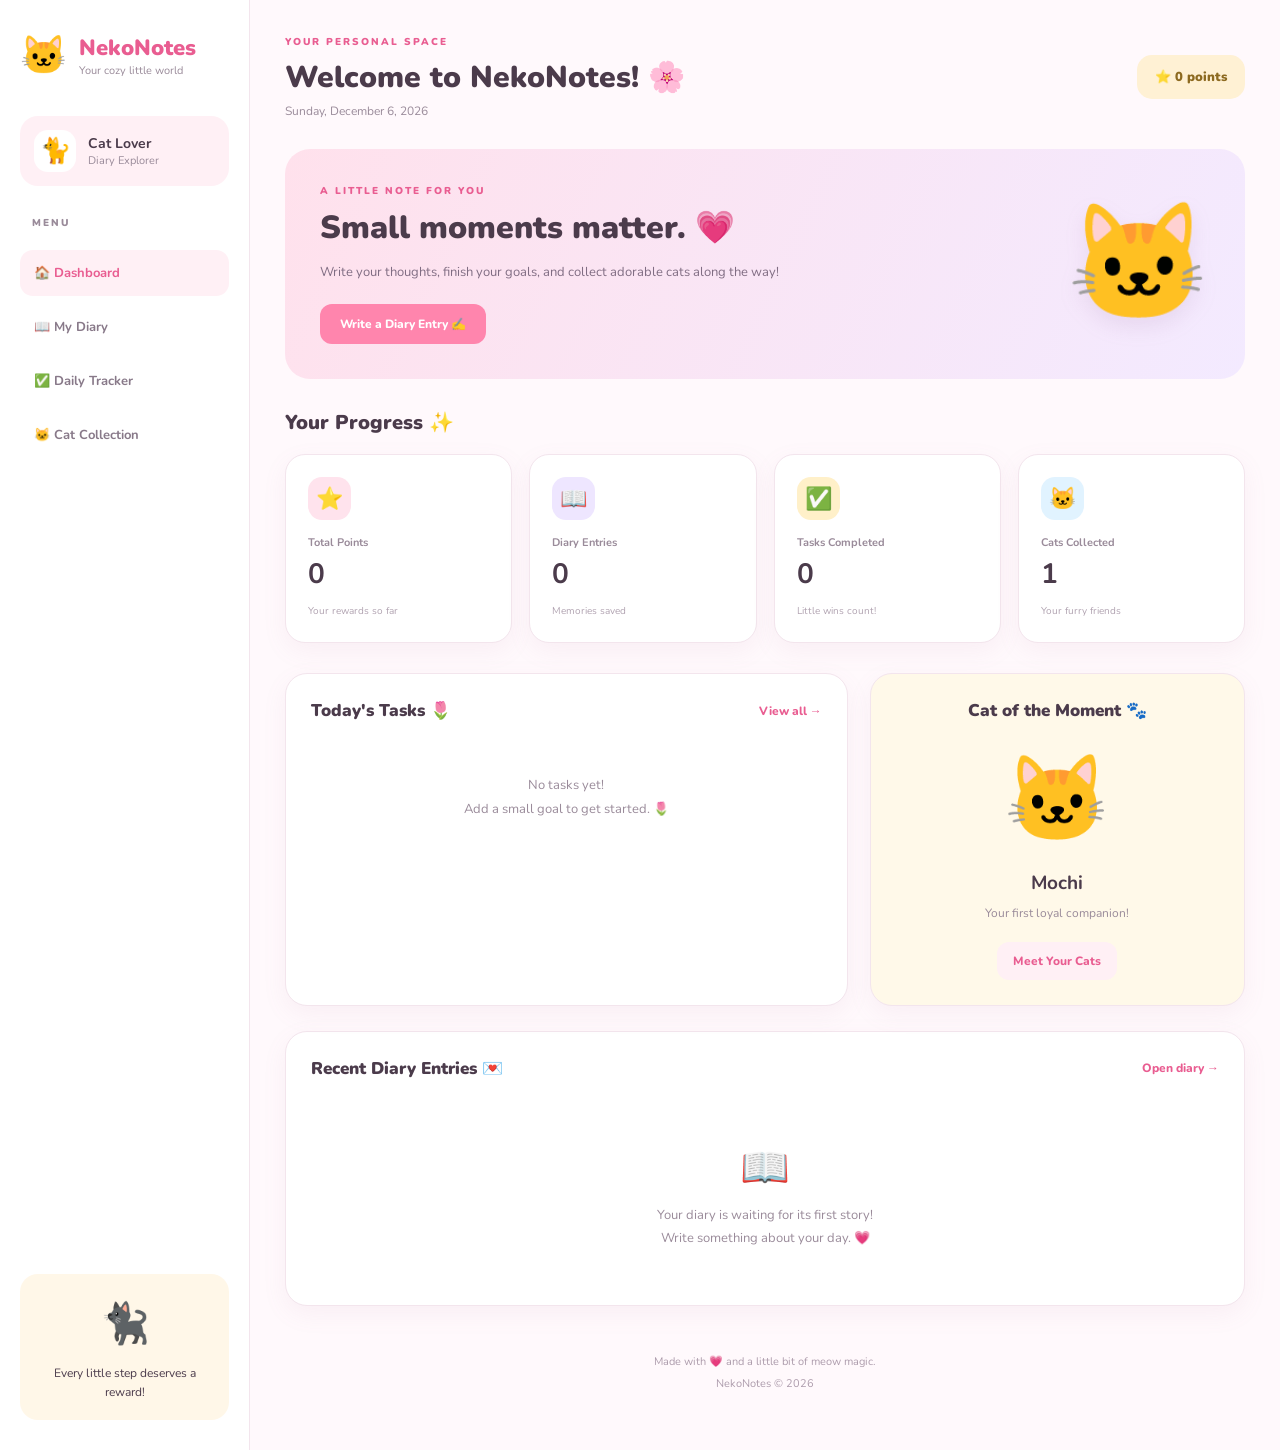
==== index.html @ 32a1440c "First commit: website files" ====
<!DOCTYPE html>
<html lang="en">
<head>
    <meta charset="UTF-8">
    <meta name="viewport" content="width=device-width, initial-scale=1.0">
    <title>NekoNotes - Your Cozy Cat Diary</title>

    <link rel="stylesheet" href="style.css">
</head>
<body>

    <div class="app">

        <!-- SIDEBAR -->
        <aside class="sidebar">
            <div class="brand">
                <span class="brand-icon">🐱</span>
                <div>
                    <h2>NekoNotes</h2>
                    <p>Your cozy little world</p>
                </div>
            </div>

            <div class="profile-card">
                <div class="avatar">🐈</div>
                <div>
                    <h3>Cat Lover</h3>
                    <p>Diary Explorer</p>
                </div>
            </div>

            <nav class="navigation">
                <p class="nav-label">MENU</p>

                <button class="nav-btn active" data-page="dashboard">
                    🏠 Dashboard
                </button>

                <button class="nav-btn" data-page="diary">
                    📖 My Diary
                </button>

                <button class="nav-btn" data-page="tracker">
                    ✅ Daily Tracker
                </button>

                <button class="nav-btn" data-page="cats">
                    🐱 Cat Collection
                </button>
            </nav>

            <div class="sidebar-bottom">
                <div class="mini-cat">🐈‍⬛</div>
                <p>Every little step deserves a reward!</p>
            </div>
        </aside>

        <!-- MAIN CONTENT -->
        <main class="main-content">

            <header class="topbar">
                <div>
                    <p class="eyebrow">YOUR PERSONAL SPACE</p>
                    <h1 id="pageTitle">Welcome to NekoNotes! 🌸</h1>
                    <p id="currentDate" class="muted"></p>
                </div>

                <div class="points-badge">
                    ⭐ <span id="headerPoints">0</span> points
                </div>
            </header>

            <!-- DASHBOARD -->
            <section id="dashboard" class="page active-page">

                <div class="welcome-banner">
                    <div>
                        <p class="banner-label">A LITTLE NOTE FOR YOU</p>
                        <h2>Small moments matter. 💗</h2>
                        <p>
                            Write your thoughts, finish your goals,
                            and collect adorable cats along the way!
                        </p>

                        <button class="primary-btn" onclick="openPage('diary')">
                            Write a Diary Entry ✍️
                        </button>
                    </div>

                    <div class="banner-cat">🐱</div>
                </div>

                <h2 class="section-title">Your Progress ✨</h2>

                <div class="stats-grid">
                    <div class="stat-card">
                        <div class="stat-icon pink">⭐</div>
                        <p>Total Points</p>
                        <h2 id="totalPoints">0</h2>
                        <small>Your rewards so far</small>
                    </div>

                    <div class="stat-card">
                        <div class="stat-icon purple">📖</div>
                        <p>Diary Entries</p>
                        <h2 id="totalEntries">0</h2>
                        <small>Memories saved</small>
                    </div>

                    <div class="stat-card">
                        <div class="stat-icon yellow">✅</div>
                        <p>Tasks Completed</p>
                        <h2 id="totalTasks">0</h2>
                        <small>Little wins count!</small>
                    </div>

                    <div class="stat-card">
                        <div class="stat-icon blue">🐱</div>
                        <p>Cats Collected</p>
                        <h2 id="totalCats">1</h2>
                        <small>Your furry friends</small>
                    </div>
                </div>

                <div class="dashboard-grid">

                    <div class="panel">
                        <div class="panel-heading">
                            <h2>Today's Tasks 🌷</h2>
                            <button class="text-btn" onclick="openPage('tracker')">
                                View all →
                            </button>
                        </div>

                        <div id="dashboardTasks" class="task-list"></div>
                    </div>

                    <div class="panel featured-cat">
                        <h2>Cat of the Moment 🐾</h2>
                        <div class="featured-cat-image" id="featuredCatImage">
                            🐱
                        </div>
                        <h3 id="featuredCatName">Mochi</h3>
                        <p id="featuredCatDescription">
                            Your first loyal companion!
                        </p>
                        <button class="secondary-btn" onclick="openPage('cats')">
                            Meet Your Cats
                        </button>
                    </div>

                </div>

                <div class="panel recent-panel">
                    <div class="panel-heading">
                        <h2>Recent Diary Entries 💌</h2>
                        <button class="text-btn" onclick="openPage('diary')">
                            Open diary →
                        </button>
                    </div>

                    <div id="recentEntries" class="entry-list"></div>
                </div>

            </section>

            <!-- DIARY PAGE -->
            <section id="diary" class="page">

                <div class="page-intro">
                    <h2>My Little Diary 📖</h2>
                    <p>
                        A safe little corner for your thoughts,
                        memories, and feelings.
                    </p>
                </div>

                <div class="panel diary-editor">
                    <h3>Write Something Today ✍️</h3>

                    <label for="entryTitle">Entry Title</label>
                    <input
                        type="text"
                        id="entryTitle"
                        placeholder="Give your memory a title..."
                        maxlength="100"
                    >

                    <label for="entryMood">How are you feeling?</label>
                    <select id="entryMood">
                        <option value="😊">😊 Happy</option>
                        <option value="🥰">🥰 Loved</option>
                        <option value="😌">😌 Calm</option>
                        <option value="😴">😴 Tired</option>
                        <option value="😔">😔 Sad</option>
                        <option value="😤">😤 Frustrated</option>
                        <option value="🤩">🤩 Excited</option>
                    </select>

                    <label for="entryContent">Your Thoughts</label>
                    <textarea
                        id="entryContent"
                        rows="7"
                        placeholder="Dear diary, today..."
                    ></textarea>

                    <div class="editor-footer">
                        <span class="muted">💗 Your story matters.</span>

                        <button class="primary-btn" id="saveEntryBtn">
                            Save Entry (+10 ⭐)
                        </button>
                    </div>
                </div>

                <div class="panel">
                    <div class="panel-heading">
                        <h2>My Memories 💌</h2>
                        <span id="entryCountLabel" class="muted">
                            0 entries
                        </span>
                    </div>

                    <div id="allEntries" class="entry-list"></div>
                </div>

            </section>

            <!-- DAILY TRACKER PAGE -->
            <section id="tracker" class="page">

                <div class="page-intro">
                    <h2>Daily Tracker ✅</h2>
                    <p>
                        Turn your little goals into little victories!
                    </p>
                </div>

                <div class="panel">
                    <h3>Add a Daily Task 🌱</h3>

                    <form id="taskForm" class="task-form">
                        <input
                            type="text"
                            id="taskInput"
                            placeholder="e.g. Read for 20 minutes"
                            maxlength="150"
                            required
                        >

                        <button class="primary-btn" type="submit">
                            + Add Task
                        </button>
                    </form>

                    <p class="muted reward-note">
                        Complete a task to earn 5 points! ⭐
                    </p>
                </div>

                <div class="panel">
                    <div class="panel-heading">
                        <h2>My Tasks 🐾</h2>

                        <span id="taskCountLabel" class="muted">
                            0 tasks
                        </span>
                    </div>

                    <div class="filter-buttons">
                        <button class="filter-btn active" data-filter="all">
                            All
                        </button>

                        <button class="filter-btn" data-filter="active">
                            In Progress
                        </button>

                        <button class="filter-btn" data-filter="completed">
                            Completed
                        </button>
                    </div>

                    <div id="allTasks" class="task-list"></div>
                </div>

            </section>

            <!-- CAT COLLECTION PAGE -->
            <section id="cats" class="page">

                <div class="page-intro">
                    <h2>My Cat Collection 🐱</h2>
                    <p>
                        Collect your furry friends by earning points
                        through your diary and daily tasks.
                    </p>
                </div>

                <div class="collection-banner">
                    <div>
                        <p>Your Cat Collection</p>
                        <h2>
                            <span id="collectionCount">1</span> / 6 Cats
                        </h2>
                        <p>Keep going! More cats are waiting for you.</p>
                    </div>

                    <div class="collection-banner-cat">😺</div>
                </div>

                <div id="catGrid" class="cat-grid"></div>

                <div class="panel reward-info">
                    <h3>How to Earn Points ⭐</h3>
                    <p>📖 Save a diary entry: <strong>+10 points</strong></p>
                    <p>✅ Complete a task: <strong>+5 points</strong></p>
                    <p>🐱 Unlock a new cat: <strong>Spend its required points</strong></p>
                    <p class="muted">
                        Each diary entry and completed task can earn points
                        only once. Unlocked cats stay in your collection.
                    </p>
                </div>

            </section>

            <footer>
                <p>Made with 💗 and a little bit of meow magic.</p>
                <p>NekoNotes © 2026</p>
            </footer>

        </main>

    </div>

    <!-- NOTIFICATION -->
    <div id="toast" class="toast"></div>

    <script src="script.js"></script>

</body>
</html>
---- style.css ----
@import url('https://fonts.googleapis.com/css2?family=Nunito:wght@400;500;600;700;800;900&display=swap');

:root {
    --pink: #ff85ad;
    --pink-dark: #e95d91;
    --pink-light: #fff0f5;
    --purple: #b49aff;
    --yellow: #ffdc82;
    --blue: #a7d8ff;
    --background: #fff9fc;
    --white: #ffffff;
    --text: #4b3b4b;
    --muted: #9a8b9a;
    --border: #f3e5ed;
    --green: #8bcfa7;
    --shadow: 0 8px 25px rgba(180, 110, 150, 0.08);
}

* {
    box-sizing: border-box;
    margin: 0;
    padding: 0;
}

body {
    font-family: 'Nunito', sans-serif;
    background: var(--background);
    color: var(--text);
}

button,
input,
textarea,
select {
    font: inherit;
}

button {
    cursor: pointer;
    border: none;
}

button:focus-visible,
input:focus-visible,
textarea:focus-visible,
select:focus-visible {
    outline: 3px solid #ffb7d0;
    outline-offset: 3px;
}

.app {
    display: flex;
    min-height: 100vh;
}

/* SIDEBAR */

.sidebar {
    width: 250px;
    background: var(--white);
    border-right: 1px solid var(--border);
    padding: 30px 20px;
    display: flex;
    flex-direction: column;
    flex-shrink: 0;
}

.brand {
    display: flex;
    align-items: center;
    gap: 12px;
    margin-bottom: 35px;
}

.brand-icon {
    font-size: 38px;
}

.brand h2 {
    font-size: 22px;
    color: var(--pink-dark);
    font-weight: 900;
}

.brand p {
    font-size: 11px;
    color: var(--muted);
}

.profile-card {
    display: flex;
    align-items: center;
    gap: 12px;
    padding: 14px;
    background: var(--pink-light);
    border-radius: 18px;
    margin-bottom: 30px;
}

.avatar {
    width: 42px;
    height: 42px;
    background: white;
    border-radius: 14px;
    display: grid;
    place-items: center;
    font-size: 25px;
}

.profile-card h3 {
    font-size: 14px;
}

.profile-card p {
    color: var(--muted);
    font-size: 11px;
}

.nav-label {
    font-size: 10px;
    font-weight: 900;
    letter-spacing: 2px;
    color: var(--muted);
    margin: 0 0 12px 12px;
}

.navigation {
    display: flex;
    flex-direction: column;
    gap: 8px;
}

.nav-btn {
    background: transparent;
    color: #887989;
    text-align: left;
    padding: 14px;
    border-radius: 13px;
    font-weight: 700;
    font-size: 13px;
    transition: 0.2s;
}

.nav-btn:hover,
.nav-btn.active {
    background: var(--pink-light);
    color: var(--pink-dark);
}

.sidebar-bottom {
    margin-top: auto;
    background: #fff7e8;
    padding: 18px;
    border-radius: 18px;
    text-align: center;
    font-size: 12px;
    line-height: 1.6;
}

.mini-cat {
    font-size: 40px;
    margin-bottom: 8px;
}

/* MAIN CONTENT */

.main-content {
    flex: 1;
    min-width: 0;
    padding: 35px;
}

.topbar {
    display: flex;
    justify-content: space-between;
    align-items: center;
    gap: 20px;
    margin-bottom: 30px;
}

.eyebrow,
.banner-label {
    color: var(--pink-dark);
    letter-spacing: 2px;
    font-size: 10px;
    font-weight: 900;
    margin-bottom: 8px;
}

.topbar h1 {
    font-size: clamp(21px, 3vw, 30px);
    font-weight: 900;
    margin-bottom: 5px;
}

.muted {
    color: var(--muted);
    font-size: 12px;
}

.points-badge {
    white-space: nowrap;
    padding: 13px 18px;
    background: #fff1d4;
    border-radius: 15px;
    font-weight: 900;
    color: #8d6a20;
    font-size: 13px;
}

/* PAGE NAVIGATION */

.page {
    display: none;
}

.page.active-page {
    display: block;
    animation: fadeIn 0.25s ease;
}

@keyframes fadeIn {
    from {
        opacity: 0;
        transform: translateY(5px);
    }

    to {
        opacity: 1;
        transform: translateY(0);
    }
}

/* WELCOME BANNER */

.welcome-banner {
    background: linear-gradient(115deg, #ffe1ec, #f3eaff);
    border-radius: 25px;
    padding: 35px;
    display: flex;
    align-items: center;
    justify-content: space-between;
    gap: 20px;
    margin-bottom: 30px;
    overflow: hidden;
}

.welcome-banner > div:first-child {
    max-width: 520px;
}

.welcome-banner h2 {
    font-size: clamp(22px, 3vw, 32px);
    margin-bottom: 12px;
    font-weight: 900;
}

.welcome-banner p:not(.banner-label) {
    color: #806d83;
    font-size: 13px;
    line-height: 1.8;
    margin-bottom: 20px;
}

.banner-cat {
    font-size: clamp(70px, 10vw, 115px);
    filter: drop-shadow(0 10px 10px rgba(150, 100, 150, 0.12));
}

/* BUTTONS */

.primary-btn {
    background: var(--pink);
    color: white;
    padding: 12px 20px;
    border-radius: 12px;
    font-weight: 800;
    font-size: 12px;
    transition: 0.2s;
}

.primary-btn:hover {
    background: var(--pink-dark);
    transform: translateY(-2px);
}

.secondary-btn {
    background: var(--pink-light);
    color: var(--pink-dark);
    padding: 11px 16px;
    border-radius: 12px;
    font-weight: 800;
    font-size: 12px;
}

.secondary-btn:hover {
    background: #ffe0eb;
}

.text-btn {
    background: transparent;
    color: var(--pink-dark);
    font-size: 12px;
    font-weight: 800;
}

/* SECTION HEADINGS */

.section-title {
    font-size: 20px;
    font-weight: 900;
    margin-bottom: 18px;
}

.page-intro {
    margin-bottom: 25px;
}

.page-intro h2 {
    font-size: 25px;
    margin-bottom: 8px;
    font-weight: 900;
}

.page-intro p {
    font-size: 13px;
    color: var(--muted);
    line-height: 1.7;
}

/* STATISTICS */

.stats-grid {
    display: grid;
    grid-template-columns: repeat(4, minmax(0, 1fr));
    gap: 17px;
    margin-bottom: 30px;
}

.stat-card {
    background: var(--white);
    padding: 22px;
    border-radius: 20px;
    border: 1px solid var(--border);
    box-shadow: var(--shadow);
}

.stat-icon {
    display: grid;
    place-items: center;
    width: 43px;
    height: 43px;
    border-radius: 14px;
    font-size: 22px;
    margin-bottom: 15px;
}

.stat-icon.pink {
    background: #ffe3ed;
}

.stat-icon.purple {
    background: #eee6ff;
}

.stat-icon.yellow {
    background: #fff0c9;
}

.stat-icon.blue {
    background: #e1f3ff;
}

.stat-card p {
    color: var(--muted);
    font-size: 11px;
    font-weight: 700;
}

.stat-card h2 {
    font-size: 28px;
    margin: 5px 0;
}

.stat-card small {
    color: #b1a3b1;
    font-size: 10px;
}

/* PANELS */

.panel {
    background: var(--white);
    border: 1px solid var(--border);
    border-radius: 22px;
    padding: 25px;
    box-shadow: var(--shadow);
    margin-bottom: 25px;
}

.panel-heading {
    display: flex;
    justify-content: space-between;
    align-items: center;
    gap: 12px;
    margin-bottom: 22px;
}

.panel-heading h2,
.panel > h2 {
    font-size: 17px;
    font-weight: 900;
}

.panel > h3 {
    font-size: 17px;
    margin-bottom: 20px;
}

.dashboard-grid {
    display: grid;
    grid-template-columns: 1.5fr 1fr;
    gap: 22px;
}

.dashboard-grid .panel {
    margin-bottom: 25px;
}

/* TASKS */

.task-list {
    display: flex;
    flex-direction: column;
    gap: 12px;
}

.task-item {
    display: flex;
    align-items: center;
    gap: 12px;
    padding: 13px;
    border: 1px solid var(--border);
    border-radius: 13px;
    background: #fffafd;
}

.task-check {
    width: 21px;
    height: 21px;
    flex-shrink: 0;
    accent-color: var(--pink);
    cursor: pointer;
}

.task-text {
    flex: 1;
    min-width: 0;
    overflow-wrap: anywhere;
    font-size: 12px;
    font-weight: 700;
}

.task-item.completed .task-text {
    text-decoration: line-through;
    color: #b3a5b3;
}

.task-reward {
    color: #b68a2b;
    font-size: 10px;
    white-space: nowrap;
    font-weight: 800;
}

.delete-btn {
    background: #fff0f3;
    color: #d75d83;
    padding: 7px 9px;
    border-radius: 8px;
    font-size: 11px;
}

.empty-state {
    text-align: center;
    padding: 30px 12px;
    color: var(--muted);
    font-size: 13px;
    line-height: 1.8;
}

/* FEATURED CAT */

.featured-cat {
    text-align: center;
    background: #fff9e9;
}

.featured-cat h2 {
    margin-bottom: 20px;
}

.featured-cat-image {
    font-size: 85px;
    margin-bottom: 12px;
}

.featured-cat h3 {
    font-size: 19px;
    margin-bottom: 8px;
}

.featured-cat p {
    color: var(--muted);
    font-size: 12px;
    margin-bottom: 18px;
    line-height: 1.6;
}

/* DIARY ENTRIES */

.entry-list {
    display: flex;
    flex-direction: column;
    gap: 14px;
}

.entry-card {
    padding: 19px;
    border-radius: 16px;
    background: #fffafd;
    border: 1px solid var(--border);
}

.entry-card-top {
    display: flex;
    justify-content: space-between;
    gap: 12px;
    margin-bottom: 10px;
}

.entry-card h3 {
    font-size: 15px;
    overflow-wrap: anywhere;
}

.entry-date {
    color: var(--muted);
    font-size: 10px;
    margin-top: 5px;
}

.entry-mood {
    font-size: 25px;
}

.entry-content {
    font-size: 12px;
    line-height: 1.9;
    white-space: pre-wrap;
    overflow-wrap: anywhere;
    margin: 12px 0;
}

.entry-card-bottom {
    display: flex;
    align-items: center;
    justify-content: space-between;
    gap: 10px;
    flex-wrap: wrap;
}

.entry-reward {
    color: #ba8a24;
    font-size: 11px;
    font-weight: 800;
}

/* DIARY EDITOR */

.diary-editor label {
    display: block;
    font-size: 12px;
    font-weight: 800;
    margin: 18px 0 8px;
}

.diary-editor input,
.diary-editor textarea,
.diary-editor select,
.task-form input {
    width: 100%;
    border: 1px solid var(--border);
    background: #fffafd;
    padding: 13px 15px;
    border-radius: 12px;
    color: var(--text);
    outline-color: var(--pink);
}

.diary-editor textarea {
    resize: vertical;
    min-height: 150px;
    line-height: 1.7;
}

.editor-footer {
    margin-top: 18px;
    display: flex;
    justify-content: space-between;
    align-items: center;
    gap: 15px;
    flex-wrap: wrap;
}

/* TRACKER FORM */

.task-form {
    display: flex;
    gap: 12px;
}

.task-form input {
    flex: 1;
    min-width: 0;
}

.reward-note {
    margin-top: 12px;
}

.filter-buttons {
    display: flex;
    gap: 8px;
    flex-wrap: wrap;
    margin-bottom: 20px;
}

.filter-btn {
    background: #fff4f8;
    color: #9a8293;
    padding: 9px 14px;
    border-radius: 10px;
    font-size: 11px;
    font-weight: 800;
}

.filter-btn.active {
    background: var(--pink);
    color: white;
}

/* CAT COLLECTION */

.collection-banner {
    background: linear-gradient(120deg, #ffdfeb, #eee4ff);
    border-radius: 22px;
    padding: 27px;
    display: flex;
    align-items: center;
    justify-content: space-between;
    margin-bottom: 25px;
}

.collection-banner p {
    font-size: 12px;
    color: #856d88;
    margin-bottom: 8px;
}

.collection-banner h2 {
    font-size: 30px;
    margin-bottom: 10px;
}

.collection-banner-cat {
    font-size: 70px;
}

.cat-grid {
    display: grid;
    grid-template-columns: repeat(3, minmax(0, 1fr));
    gap: 18px;
}

.cat-card {
    padding: 25px 15px;
    text-align: center;
    background: white;
    border: 1px solid var(--border);
    border-radius: 20px;
    box-shadow: var(--shadow);
}

.cat-image {
    font-size: 65px;
    margin-bottom: 12px;
}

.cat-card h3 {
    font-size: 16px;
    margin-bottom: 8px;
}

.cat-card p {
    font-size: 11px;
    color: var(--muted);
    line-height: 1.7;
    margin-bottom: 15px;
}

.cat-cost {
    font-size: 11px;
    font-weight: 900;
    color: #b28a31;
    margin-bottom: 12px;
}

.cat-card.locked {
    background: #fcf9fc;
}

.cat-card.locked .cat-image {
    filter: grayscale(1);
    opacity: 0.45;
}

.cat-card.locked h3 {
    color: #a69aa6;
}

.cat-card.unlocked {
    background: linear-gradient(150deg, #ffffff, #fff2f7);
}

.cat-status {
    display: inline-block;
    font-size: 10px;
    font-weight: 900;
    padding: 8px 12px;
    border-radius: 10px;
    background: #e8f8ed;
    color: #4e9d69;
}

.unlock-btn:disabled {
    opacity: 0.5;
    cursor: not-allowed;
    transform: none;
}

.reward-info {
    margin-top: 25px;
}

.reward-info h3 {
    margin-bottom: 15px;
}

.reward-info p {
    font-size: 12px;
    line-height: 2;
}

/* FOOTER */

footer {
    text-align: center;
    padding: 20px 0;
    color: #ad9cac;
    font-size: 11px;
    line-height: 2;
}

/* NOTIFICATION */

.toast {
    position: fixed;
    bottom: 25px;
    right: 25px;
    max-width: calc(100vw - 40px);
    background: #4d3b4e;
    color: white;
    padding: 15px 20px;
    border-radius: 14px;
    box-shadow: 0 10px 30px #00000015;
    font-size: 12px;
    font-weight: 800;
    z-index: 1000;
    opacity: 0;
    pointer-events: none;
    transform: translateY(15px);
    transition: 0.25s;
}

.toast.show {
    opacity: 1;
    transform: translateY(0);
}

/* RESPONSIVE DESIGN */

@media (max-width: 1100px) {
    .sidebar {
        width: 215px;
        padding: 25px 15px;
    }

    .main-content {
        padding: 25px;
    }

    .stats-grid {
        grid-template-columns: repeat(2, minmax(0, 1fr));
    }

    .dashboard-grid {
        grid-template-columns: 1fr;
        gap: 0;
    }
}

@media (max-width: 700px) {
    .app {
        flex-direction: column;
    }

    .sidebar {
        width: 100%;
        padding: 15px;
        border-right: none;
        border-bottom: 1px solid var(--border);
    }

    .brand {
        margin-bottom: 15px;
    }

    .profile-card,
    .sidebar-bottom,
    .nav-label {
        display: none;
    }

    .navigation {
        display: grid;
        grid-template-columns: repeat(2, minmax(0, 1fr));
        gap: 7px;
    }

    .nav-btn {
        padding: 11px 8px;
        font-size: 11px;
    }

    .main-content {
        padding: 18px;
    }

    .topbar {
        align-items: flex-start;
        flex-direction: column;
    }

    .welcome-banner {
        padding: 23px;
    }

    .banner-cat {
        font-size: 65px;
    }

    .stats-grid {
        gap: 10px;
    }

    .stat-card {
        padding: 15px;
    }

    .stat-card h2 {
        font-size: 24px;
    }

    .panel {
        padding: 18px;
    }

    .cat-grid {
        grid-template-columns: repeat(2, minmax(0, 1fr));
        gap: 10px;
    }

    .cat-card {
        padding: 18px 10px;
    }

    .cat-image {
        font-size: 48px;
    }

    .task-form {
        flex-direction: column;
    }

    .collection-banner-cat {
        font-size: 50px;
    }

    .collection-banner h2 {
        font-size: 25px;
    }

    .toast {
        left: 15px;
        right: 15px;
        bottom: 15px;
        max-width: none;
    }
}

@media (max-width: 380px) {
    .stats-grid {
        grid-template-columns: 1fr;
    }

    .welcome-banner {
        padding: 18px;
    }

    .banner-cat {
        font-size: 45px;
    }

    .cat-grid {
        grid-template-columns: 1fr;
    }
}
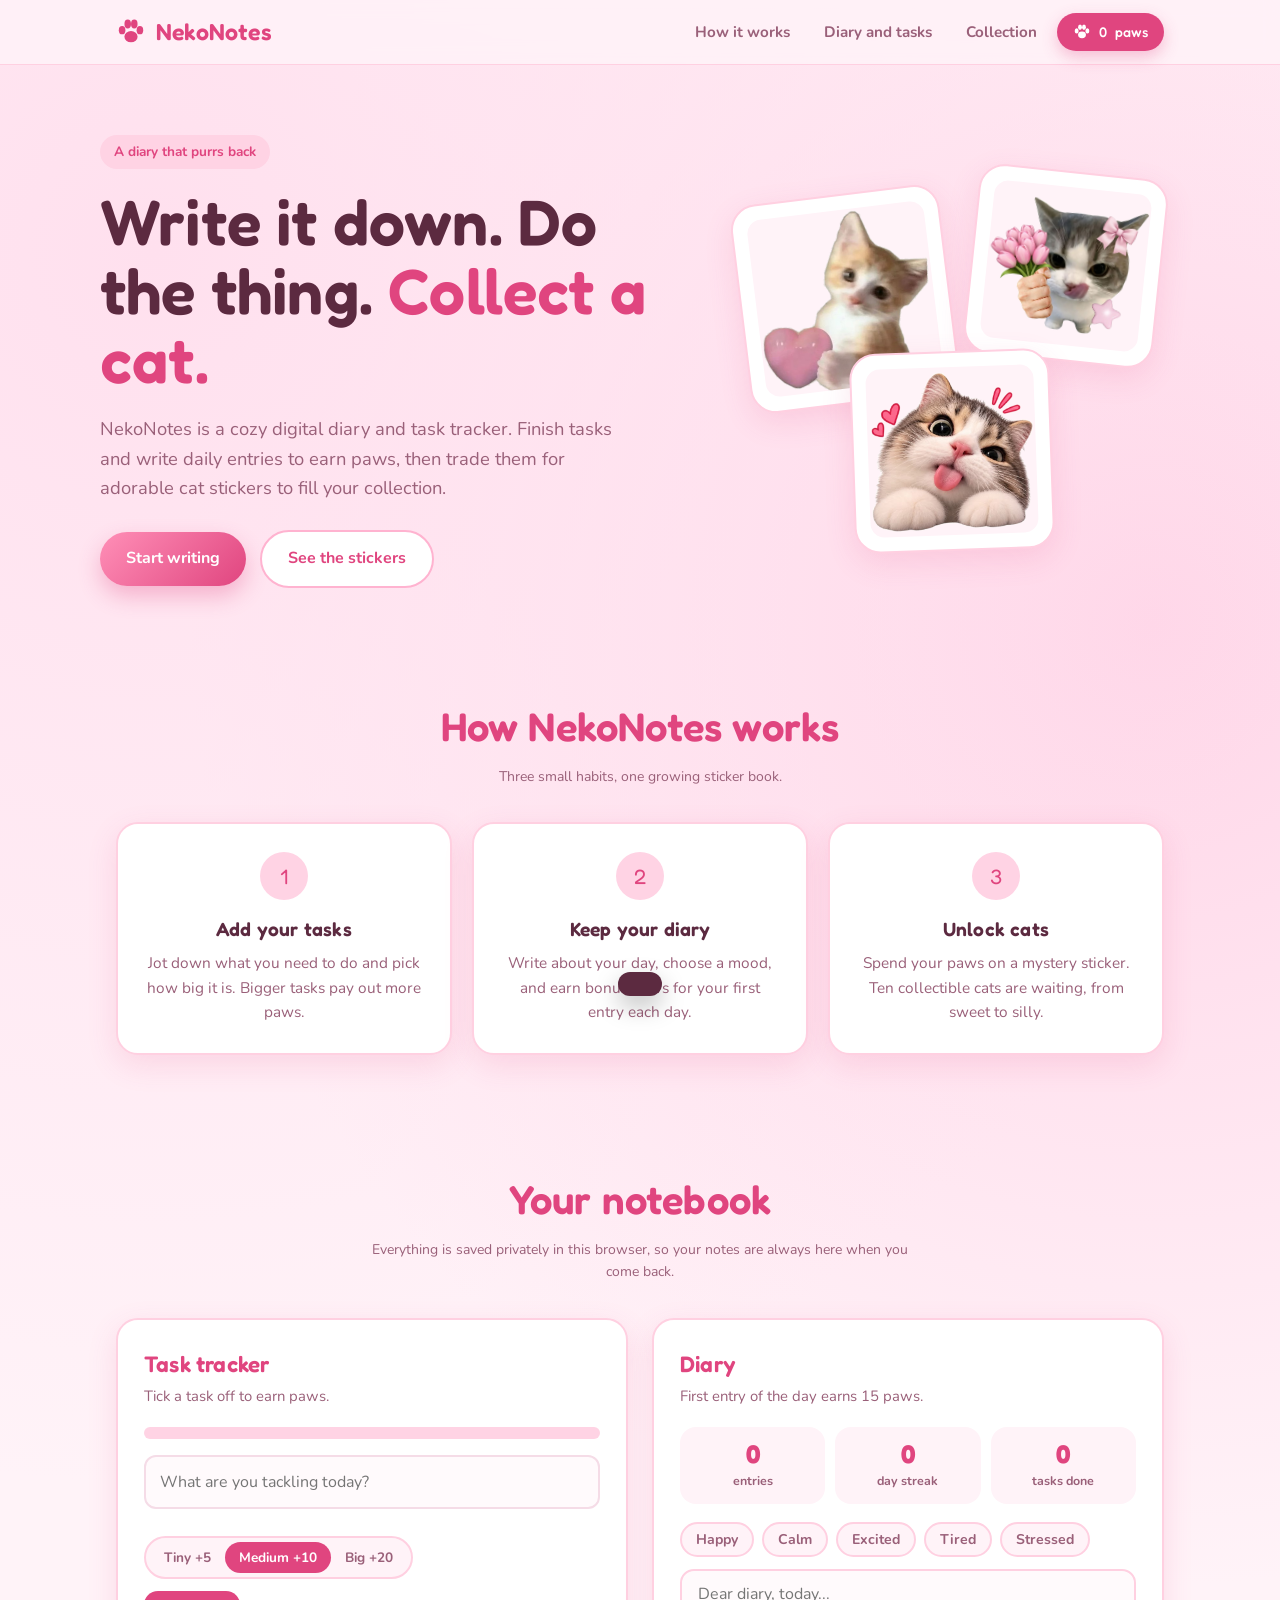
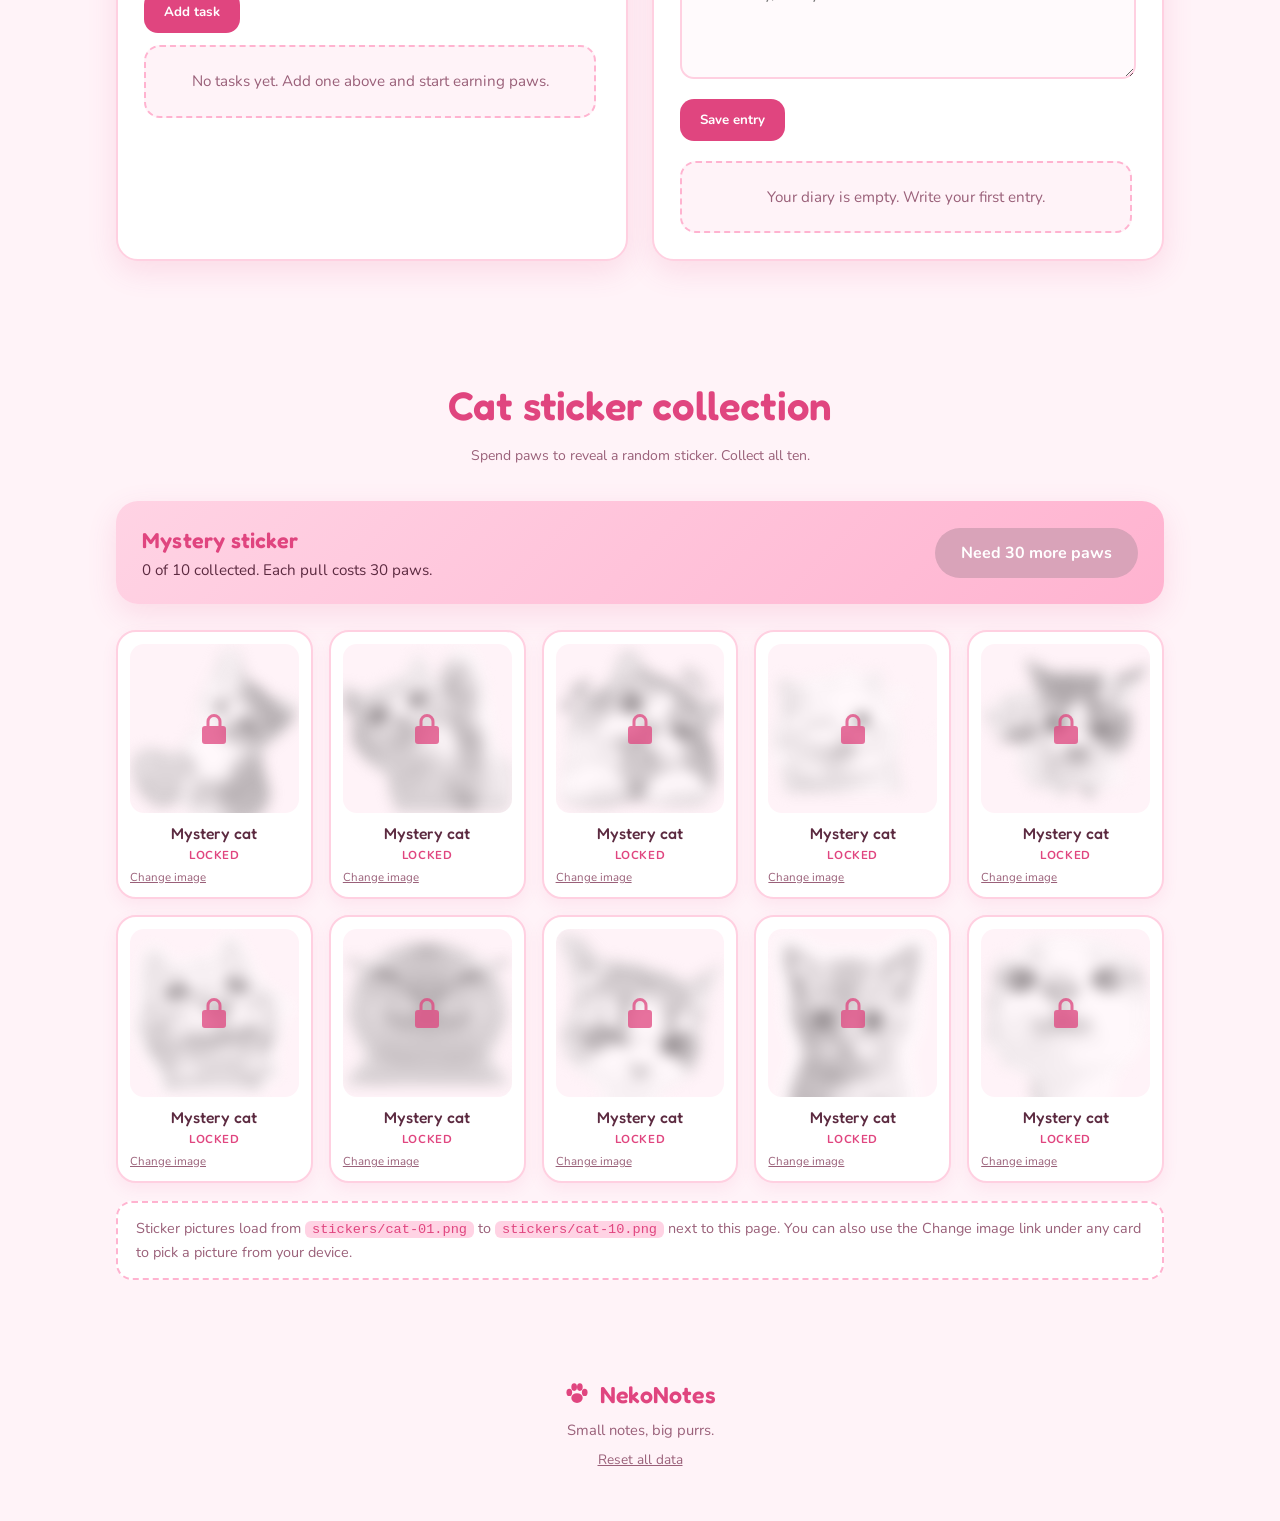
==== commit 7c2495fe: "Dashboards and Other Features" ====
--- a/index.html
+++ b/index.html
@@ -1,342 +1,161 @@
-<!DOCTYPE html>
-<html lang="en">
-<head>
-    <meta charset="UTF-8">
-    <meta name="viewport" content="width=device-width, initial-scale=1.0">
-    <title>NekoNotes - Your Cozy Cat Diary</title>
+<!doctype html><html><head><meta charset=utf8><meta name=viewport content="width=device-width,initial-scale=1,viewport-fit=cover"><style>:root{color-scheme:light;box-sizing:border-box;padding-top:env(safe-area-inset-top,0px);padding-bottom:env(safe-area-inset-bottom,0px)}html{scroll-padding-top:env(safe-area-inset-top,0px)}body{margin:0;padding:0;font:14px -apple-system,BlinkMacSystemFont,sans-serif;background:#fff;color:#000}img{max-width:100%}[hidden]:not([hidden=until-found i]){display:none!important}</style></head><body>
+<title>NekoNotes</title>
+<meta name="claude:viewport-fit-sides" content="cover">
+<meta name="description" content="NekoNotes is a reward based digital diary and task tracker with cat sticker collectibles.">
+<link rel="preconnect" href="https://fonts.googleapis.com">
+<link rel="preconnect" href="https://fonts.gstatic.com" crossorigin>
+<link href="https://fonts.googleapis.com/css2?family=Fredoka:wght@400;500;600&family=Nunito:wght@400;600;700&display=swap" rel="stylesheet">
+<link rel="stylesheet" href="style.css">
 
-    <link rel="stylesheet" href="style.css">
-</head>
-<body>
 
-    <div class="app">
+<svg width="0" height="0" style="position:absolute" aria-hidden="true">
+  <symbol id="paw" viewBox="0 0 64 64">
+    <ellipse cx="32" cy="42" rx="14" ry="12"/>
+    <ellipse cx="13" cy="28" rx="7" ry="9"/>
+    <ellipse cx="25" cy="15" rx="7" ry="9.5"/>
+    <ellipse cx="39" cy="15" rx="7" ry="9.5"/>
+    <ellipse cx="51" cy="28" rx="7" ry="9"/>
+  </symbol>
+  <symbol id="lockicon" viewBox="0 0 24 24">
+    <path d="M12 2a5 5 0 0 0-5 5v3H6a2 2 0 0 0-2 2v8a2 2 0 0 0 2 2h12a2 2 0 0 0 2-2v-8a2 2 0 0 0-2-2h-1V7a5 5 0 0 0-5-5zm-3 8V7a3 3 0 1 1 6 0v3H9z"/>
+  </symbol>
+</svg>
 
-        <!-- SIDEBAR -->
-        <aside class="sidebar">
-            <div class="brand">
-                <span class="brand-icon">🐱</span>
-                <div>
-                    <h2>NekoNotes</h2>
-                    <p>Your cozy little world</p>
-                </div>
-            </div>
+<nav>
+  <div class="wrap nav-in">
+    <a href="#top" class="brand">
+      <svg style="fill:var(--pink-deep)"><use href="#paw"/></svg> NekoNotes
+    </a>
+    <div class="nav-links">
+      <a href="#how">How it works</a>
+      <a href="#app">Diary and tasks</a>
+      <a href="#collection">Collection</a>
+      <span class="paw-pill"><svg><use href="#paw"/></svg><span id="pawCount">0</span> paws</span>
+    </div>
+  </div>
+</nav>
 
-            <div class="profile-card">
-                <div class="avatar">🐈</div>
-                <div>
-                    <h3>Cat Lover</h3>
-                    <p>Diary Explorer</p>
-                </div>
-            </div>
+<header class="wrap hero" id="top">
+  <div>
+    <span class="eyebrow">A diary that purrs back</span>
+    <h1>Write it down. Do the thing. <span>Collect a cat.</span></h1>
+    <p class="lead">NekoNotes is a cozy digital diary and task tracker. Finish tasks and write daily entries to earn paws, then trade them for adorable cat stickers to fill your collection.</p>
+    <a href="#app" class="btn btn-primary">Start writing</a>
+    <a href="#collection" class="btn btn-ghost">See the stickers</a>
+  </div>
+  <div class="hero-art" aria-hidden="true">
+    <div class="hero-card hc1 floaty"><div class="slot" data-slot="0"></div></div>
+    <div class="hero-card hc2 floaty"><div class="slot" data-slot="4"></div></div>
+    <div class="hero-card hc3 floaty"><div class="slot" data-slot="2"></div></div>
+  </div>
+</header>
 
-            <nav class="navigation">
-                <p class="nav-label">MENU</p>
+<section id="how">
+  <div class="wrap">
+    <div class="sec-head">
+      <h2>How NekoNotes works</h2>
+      <p>Three small habits, one growing sticker book.</p>
+    </div>
+    <div class="steps">
+      <div class="step"><div class="num">1</div><h3>Add your tasks</h3><p>Jot down what you need to do and pick how big it is. Bigger tasks pay out more paws.</p></div>
+      <div class="step"><div class="num">2</div><h3>Keep your diary</h3><p>Write about your day, choose a mood, and earn bonus paws for your first entry each day.</p></div>
+      <div class="step"><div class="num">3</div><h3>Unlock cats</h3><p>Spend your paws on a mystery sticker. Ten collectible cats are waiting, from sweet to silly.</p></div>
+    </div>
+  </div>
+</section>
 
-                <button class="nav-btn active" data-page="dashboard">
-                    🏠 Dashboard
-                </button>
-
-                <button class="nav-btn" data-page="diary">
-                    📖 My Diary
-                </button>
-
-                <button class="nav-btn" data-page="tracker">
-                    ✅ Daily Tracker
-                </button>
-
-                <button class="nav-btn" data-page="cats">
-                    🐱 Cat Collection
-                </button>
-            </nav>
-
-            <div class="sidebar-bottom">
-                <div class="mini-cat">🐈‍⬛</div>
-                <p>Every little step deserves a reward!</p>
-            </div>
-        </aside>
-
-        <!-- MAIN CONTENT -->
-        <main class="main-content">
-
-            <header class="topbar">
-                <div>
-                    <p class="eyebrow">YOUR PERSONAL SPACE</p>
-                    <h1 id="pageTitle">Welcome to NekoNotes! 🌸</h1>
-                    <p id="currentDate" class="muted"></p>
-                </div>
-
-                <div class="points-badge">
-                    ⭐ <span id="headerPoints">0</span> points
-                </div>
-            </header>
-
-            <!-- DASHBOARD -->
-            <section id="dashboard" class="page active-page">
-
-                <div class="welcome-banner">
-                    <div>
-                        <p class="banner-label">A LITTLE NOTE FOR YOU</p>
-                        <h2>Small moments matter. 💗</h2>
-                        <p>
-                            Write your thoughts, finish your goals,
-                            and collect adorable cats along the way!
-                        </p>
-
-                        <button class="primary-btn" onclick="openPage('diary')">
-                            Write a Diary Entry ✍️
-                        </button>
-                    </div>
-
-                    <div class="banner-cat">🐱</div>
-                </div>
-
-                <h2 class="section-title">Your Progress ✨</h2>
-
-                <div class="stats-grid">
-                    <div class="stat-card">
-                        <div class="stat-icon pink">⭐</div>
-                        <p>Total Points</p>
-                        <h2 id="totalPoints">0</h2>
-                        <small>Your rewards so far</small>
-                    </div>
-
-                    <div class="stat-card">
-                        <div class="stat-icon purple">📖</div>
-                        <p>Diary Entries</p>
-                        <h2 id="totalEntries">0</h2>
-                        <small>Memories saved</small>
-                    </div>
-
-                    <div class="stat-card">
-                        <div class="stat-icon yellow">✅</div>
-                        <p>Tasks Completed</p>
-                        <h2 id="totalTasks">0</h2>
-                        <small>Little wins count!</small>
-                    </div>
-
-                    <div class="stat-card">
-                        <div class="stat-icon blue">🐱</div>
-                        <p>Cats Collected</p>
-                        <h2 id="totalCats">1</h2>
-                        <small>Your furry friends</small>
-                    </div>
-                </div>
-
-                <div class="dashboard-grid">
-
-                    <div class="panel">
-                        <div class="panel-heading">
-                            <h2>Today's Tasks 🌷</h2>
-                            <button class="text-btn" onclick="openPage('tracker')">
-                                View all →
-                            </button>
-                        </div>
-
-                        <div id="dashboardTasks" class="task-list"></div>
-                    </div>
-
-                    <div class="panel featured-cat">
-                        <h2>Cat of the Moment 🐾</h2>
-                        <div class="featured-cat-image" id="featuredCatImage">
-                            🐱
-                        </div>
-                        <h3 id="featuredCatName">Mochi</h3>
-                        <p id="featuredCatDescription">
-                            Your first loyal companion!
-                        </p>
-                        <button class="secondary-btn" onclick="openPage('cats')">
-                            Meet Your Cats
-                        </button>
-                    </div>
-
-                </div>
-
-                <div class="panel recent-panel">
-                    <div class="panel-heading">
-                        <h2>Recent Diary Entries 💌</h2>
-                        <button class="text-btn" onclick="openPage('diary')">
-                            Open diary →
-                        </button>
-                    </div>
-
-                    <div id="recentEntries" class="entry-list"></div>
-                </div>
-
-            </section>
-
-            <!-- DIARY PAGE -->
-            <section id="diary" class="page">
-
-                <div class="page-intro">
-                    <h2>My Little Diary 📖</h2>
-                    <p>
-                        A safe little corner for your thoughts,
-                        memories, and feelings.
-                    </p>
-                </div>
-
-                <div class="panel diary-editor">
-                    <h3>Write Something Today ✍️</h3>
-
-                    <label for="entryTitle">Entry Title</label>
-                    <input
-                        type="text"
-                        id="entryTitle"
-                        placeholder="Give your memory a title..."
-                        maxlength="100"
-                    >
-
-                    <label for="entryMood">How are you feeling?</label>
-                    <select id="entryMood">
-                        <option value="😊">😊 Happy</option>
-                        <option value="🥰">🥰 Loved</option>
-                        <option value="😌">😌 Calm</option>
-                        <option value="😴">😴 Tired</option>
-                        <option value="😔">😔 Sad</option>
-                        <option value="😤">😤 Frustrated</option>
-                        <option value="🤩">🤩 Excited</option>
-                    </select>
-
-                    <label for="entryContent">Your Thoughts</label>
-                    <textarea
-                        id="entryContent"
-                        rows="7"
-                        placeholder="Dear diary, today..."
-                    ></textarea>
-
-                    <div class="editor-footer">
-                        <span class="muted">💗 Your story matters.</span>
-
-                        <button class="primary-btn" id="saveEntryBtn">
-                            Save Entry (+10 ⭐)
-                        </button>
-                    </div>
-                </div>
-
-                <div class="panel">
-                    <div class="panel-heading">
-                        <h2>My Memories 💌</h2>
-                        <span id="entryCountLabel" class="muted">
-                            0 entries
-                        </span>
-                    </div>
-
-                    <div id="allEntries" class="entry-list"></div>
-                </div>
-
-            </section>
-
-            <!-- DAILY TRACKER PAGE -->
-            <section id="tracker" class="page">
-
-                <div class="page-intro">
-                    <h2>Daily Tracker ✅</h2>
-                    <p>
-                        Turn your little goals into little victories!
-                    </p>
-                </div>
-
-                <div class="panel">
-                    <h3>Add a Daily Task 🌱</h3>
-
-                    <form id="taskForm" class="task-form">
-                        <input
-                            type="text"
-                            id="taskInput"
-                            placeholder="e.g. Read for 20 minutes"
-                            maxlength="150"
-                            required
-                        >
-
-                        <button class="primary-btn" type="submit">
-                            + Add Task
-                        </button>
-                    </form>
-
-                    <p class="muted reward-note">
-                        Complete a task to earn 5 points! ⭐
-                    </p>
-                </div>
-
-                <div class="panel">
-                    <div class="panel-heading">
-                        <h2>My Tasks 🐾</h2>
-
-                        <span id="taskCountLabel" class="muted">
-                            0 tasks
-                        </span>
-                    </div>
-
-                    <div class="filter-buttons">
-                        <button class="filter-btn active" data-filter="all">
-                            All
-                        </button>
-
-                        <button class="filter-btn" data-filter="active">
-                            In Progress
-                        </button>
-
-                        <button class="filter-btn" data-filter="completed">
-                            Completed
-                        </button>
-                    </div>
-
-                    <div id="allTasks" class="task-list"></div>
-                </div>
-
-            </section>
-
-            <!-- CAT COLLECTION PAGE -->
-            <section id="cats" class="page">
-
-                <div class="page-intro">
-                    <h2>My Cat Collection 🐱</h2>
-                    <p>
-                        Collect your furry friends by earning points
-                        through your diary and daily tasks.
-                    </p>
-                </div>
-
-                <div class="collection-banner">
-                    <div>
-                        <p>Your Cat Collection</p>
-                        <h2>
-                            <span id="collectionCount">1</span> / 6 Cats
-                        </h2>
-                        <p>Keep going! More cats are waiting for you.</p>
-                    </div>
-
-                    <div class="collection-banner-cat">😺</div>
-                </div>
-
-                <div id="catGrid" class="cat-grid"></div>
-
-                <div class="panel reward-info">
-                    <h3>How to Earn Points ⭐</h3>
-                    <p>📖 Save a diary entry: <strong>+10 points</strong></p>
-                    <p>✅ Complete a task: <strong>+5 points</strong></p>
-                    <p>🐱 Unlock a new cat: <strong>Spend its required points</strong></p>
-                    <p class="muted">
-                        Each diary entry and completed task can earn points
-                        only once. Unlocked cats stay in your collection.
-                    </p>
-                </div>
-
-            </section>
-
-            <footer>
-                <p>Made with 💗 and a little bit of meow magic.</p>
-                <p>NekoNotes © 2026</p>
-            </footer>
-
-        </main>
-
+<section id="app">
+  <div class="wrap">
+    <div class="sec-head">
+      <h2>Your notebook</h2>
+      <p>Everything is saved privately in this browser, so your notes are always here when you come back.</p>
     </div>
 
-    <!-- NOTIFICATION -->
-    <div id="toast" class="toast"></div>
+    <div class="app-grid">
+      <div class="panel">
+        <h3>Task tracker</h3>
+        <p class="sub">Tick a task off to earn paws.</p>
+        <div class="progress"><div id="taskBar"></div></div>
+        <form id="taskForm">
+          <div class="row">
+            <input class="field" id="taskInput" placeholder="What are you tackling today?" maxlength="120" required>
+          </div>
+          <div class="seg" id="sizeSeg">
+            <button type="button" data-v="5">Tiny  +5</button>
+            <button type="button" data-v="10" class="on">Medium  +10</button>
+            <button type="button" data-v="20">Big  +20</button>
+          </div>
+          <div class="row"><button class="small-btn" type="submit">Add task</button></div>
+        </form>
+        <ul class="tasks" id="taskList"></ul>
+      </div>
 
-    <script src="script.js"></script>
+      <div class="panel">
+        <h3>Diary</h3>
+        <p class="sub">First entry of the day earns 15 paws.</p>
+        <div class="stats">
+          <div class="stat"><b id="stEntries">0</b><span>entries</span></div>
+          <div class="stat"><b id="stStreak">0</b><span>day streak</span></div>
+          <div class="stat"><b id="stDone">0</b><span>tasks done</span></div>
+        </div>
+        <form id="diaryForm">
+          <div class="chips" id="moods">
+            <button type="button" class="chip" data-m="Happy">Happy</button>
+            <button type="button" class="chip" data-m="Calm">Calm</button>
+            <button type="button" class="chip" data-m="Excited">Excited</button>
+            <button type="button" class="chip" data-m="Tired">Tired</button>
+            <button type="button" class="chip" data-m="Stressed">Stressed</button>
+          </div>
+          <textarea class="field" id="diaryInput" placeholder="Dear diary, today..." required></textarea>
+          <div class="row" style="margin-top:12px"><button class="small-btn" type="submit">Save entry</button></div>
+        </form>
+        <div class="entries" id="entryList"></div>
+      </div>
+    </div>
+  </div>
+</section>
 
-</body>
-</html>+<section id="collection">
+  <div class="wrap">
+    <div class="sec-head">
+      <h2>Cat sticker collection</h2>
+      <p>Spend paws to reveal a random sticker. Collect all ten.</p>
+    </div>
+
+    <div class="shop">
+      <div>
+        <h3>Mystery sticker</h3>
+        <p><span id="ownedCount">0</span> of 10 collected. Each pull costs 30 paws.</p>
+      </div>
+      <button class="gacha" id="gachaBtn">Unlock a sticker</button>
+    </div>
+
+    <div class="grid" id="grid"></div>
+
+    <div class="note">
+      Sticker pictures load from <code>stickers/cat-01.png</code> to <code>stickers/cat-10.png</code> next to this page. You can also use the Change image link under any card to pick a picture from your device.
+    </div>
+  </div>
+</section>
+
+<footer>
+  <div class="brand"><svg style="fill:var(--pink-deep);width:26px;height:26px"><use href="#paw"/></svg> NekoNotes</div>
+  <div>Small notes, big purrs.</div>
+  <button class="reset" id="resetBtn">Reset all data</button>
+</footer>
+
+<div class="modal" id="modal">
+  <div class="modal-box">
+    <span class="new">New sticker</span>
+    <div class="big slot" id="modalPic"></div>
+    <h3 id="modalName"></h3>
+    <p class="rar" id="modalRar"></p>
+    <button class="small-btn" id="modalClose" style="margin-top:16px">Add to collection</button>
+  </div>
+</div>
+<div class="toast" id="toast"></div>
+<input type="file" accept="image/*" id="filePick" hidden>
+
+<script src="script.js"></script>
+
+</body></html>
--- a/style.css
+++ b/style.css
@@ -1,938 +1,2313 @@
-@import url('https://fonts.googleapis.com/css2?family=Nunito:wght@400;500;600;700;800;900&display=swap');
-
-:root {
-    --pink: #ff85ad;
-    --pink-dark: #e95d91;
-    --pink-light: #fff0f5;
-    --purple: #b49aff;
-    --yellow: #ffdc82;
-    --blue: #a7d8ff;
-    --background: #fff9fc;
-    --white: #ffffff;
-    --text: #4b3b4b;
-    --muted: #9a8b9a;
-    --border: #f3e5ed;
-    --green: #8bcfa7;
-    --shadow: 0 8px 25px rgba(180, 110, 150, 0.08);
-}
-
-* {
-    box-sizing: border-box;
-    margin: 0;
-    padding: 0;
-}
-
-body {
-    font-family: 'Nunito', sans-serif;
-    background: var(--background);
-    color: var(--text);
-}
-
-button,
-input,
-textarea,
-select {
-    font: inherit;
-}
-
-button {
-    cursor: pointer;
-    border: none;
-}
-
-button:focus-visible,
-input:focus-visible,
-textarea:focus-visible,
-select:focus-visible {
-    outline: 3px solid #ffb7d0;
-    outline-offset: 3px;
-}
-
-.app {
-    display: flex;
-    min-height: 100vh;
-}
-
-/* SIDEBAR */
-
-.sidebar {
-    width: 250px;
-    background: var(--white);
-    border-right: 1px solid var(--border);
-    padding: 30px 20px;
-    display: flex;
+:root{
+  --bg:#fff3f8;
+  --bg2:#ffe3ee;
+  --card:#ffffff;
+  --pink:#ff8fb7;
+  --pink-deep:#e0457f;
+  --pink-soft:#ffd3e4;
+  --pink-mid:#ffb3d0;
+  --ink:#5c2a40;
+  --ink-soft:#9a6079;
+  --line:#ffd0e1;
+  --shadow:0 10px 30px rgba(224,69,127,.14);
+  --radius:22px;
+}
+*{box-sizing:border-box;margin:0;padding:0}
+html{scroll-behavior:smooth;color-scheme:light}
+body::before{content:"";position:fixed;inset:0 0 auto;height:env(safe-area-inset-top,0px);z-index:30;background:var(--bg)}
+body{
+  font-family:'Nunito',system-ui,sans-serif;
+  color:var(--ink);
+  background:
+    radial-gradient(circle at 12% 8%, #ffe0ee 0, transparent 40%),
+    radial-gradient(circle at 90% 20%, #ffd6e8 0, transparent 35%),
+    var(--bg);
+  line-height:1.6;
+  min-height:100vh;
+}
+h1,h2,h3,.brand{font-family:'Fredoka',sans-serif;font-weight:600;letter-spacing:.2px}
+a{color:inherit;text-decoration:none}
+button{font-family:inherit;cursor:pointer;border:0}
+.wrap{max-width:1080px;margin:0 auto;padding-left:max(16px,env(safe-area-inset-left,0px));padding-right:max(16px,env(safe-area-inset-right,0px))}
+
+/* nav */
+nav{position:sticky;top:env(safe-area-inset-top,0px);z-index:20;background:rgba(255,243,248,.85);backdrop-filter:blur(10px);border-bottom:1px solid var(--line)}
+.nav-in{display:flex;align-items:center;justify-content:space-between;height:64px}
+.brand{display:flex;align-items:center;gap:10px;font-size:1.45rem;color:var(--pink-deep)}
+.brand svg{width:30px;height:30px}
+.nav-links{display:flex;gap:6px;align-items:center}
+.nav-links a{padding:8px 14px;border-radius:999px;font-weight:700;font-size:.95rem;color:var(--ink-soft);transition:.2s}
+.nav-links a:hover{background:var(--pink-soft);color:var(--pink-deep)}
+.paw-pill{display:flex;align-items:center;gap:8px;background:var(--pink-deep);color:#fff;padding:8px 16px;border-radius:999px;font-family:'Fredoka';font-weight:500;box-shadow:0 6px 16px rgba(224,69,127,.3)}
+.paw-pill svg{width:18px;height:18px;fill:#fff}
+
+/* hero */
+.hero{padding:70px 0 50px;display:grid;grid-template-columns:1.1fr .9fr;gap:40px;align-items:center}
+.eyebrow{display:inline-block;background:var(--pink-soft);color:var(--pink-deep);font-weight:700;padding:6px 14px;border-radius:999px;font-size:.85rem;margin-bottom:18px}
+.hero h1{font-size:clamp(2.4rem,5.5vw,4rem);line-height:1.08;color:var(--ink)}
+.hero h1 span{color:var(--pink-deep)}
+.hero p.lead{font-size:1.15rem;color:var(--ink-soft);margin:20px 0 28px;max-width:520px}
+.btn{display:inline-flex;align-items:center;gap:8px;padding:14px 26px;border-radius:999px;font-weight:700;font-size:1rem;transition:.2s}
+.btn-primary{background:linear-gradient(135deg,#ff8fb7,#e0457f);color:#fff;box-shadow:0 10px 22px rgba(224,69,127,.32)}
+.btn-primary:hover{transform:translateY(-2px);box-shadow:0 14px 26px rgba(224,69,127,.4)}
+.btn-ghost{background:#fff;color:var(--pink-deep);border:2px solid var(--pink-mid);margin-left:10px}
+.btn-ghost:hover{background:var(--pink-soft)}
+.hero-art{position:relative;height:380px}
+.hero-card{position:absolute;background:#fff;border-radius:26px;box-shadow:var(--shadow);padding:14px;border:2px solid var(--line)}
+.hero-card .slot{width:100%;height:100%}
+.hc1{width:210px;height:210px;left:6%;top:6%;transform:rotate(-7deg)}
+.hc2{width:190px;height:190px;right:4%;top:0;transform:rotate(6deg)}
+.hc3{width:200px;height:200px;left:30%;bottom:0;transform:rotate(-2deg)}
+.floaty{animation:floaty 5s ease-in-out infinite}
+.hc2.floaty{animation-delay:-1.6s}
+.hc3.floaty{animation-delay:-3s}
+@keyframes floaty{0%,100%{translate:0 0}50%{translate:0 -10px}}
+
+/* sections */
+section{padding:56px 0}
+.sec-head{text-align:center;margin-bottom:34px}
+.sec-head h2{font-size:clamp(1.8rem,3.5vw,2.5rem);color:var(--pink-deep)}
+.sec-head p{color:var(--ink-soft);max-width:560px;margin:8px auto 0}
+
+.steps{display:grid;grid-template-columns:repeat(3,1fr);gap:20px}
+.step{background:var(--card);border-radius:var(--radius);padding:28px;box-shadow:var(--shadow);border:2px solid var(--line);text-align:center}
+.step .num{width:48px;height:48px;border-radius:50%;background:var(--pink-soft);color:var(--pink-deep);display:grid;place-items:center;font-family:'Fredoka';font-size:1.3rem;margin:0 auto 14px}
+.step h3{font-size:1.2rem;margin-bottom:6px}
+.step p{color:var(--ink-soft);font-size:.96rem}
+
+/* app */
+.app-grid{display:grid;grid-template-columns:1fr 1fr;gap:24px}
+.panel{background:var(--card);border-radius:var(--radius);padding:26px;box-shadow:var(--shadow);border:2px solid var(--line)}
+.panel h3{font-size:1.4rem;color:var(--pink-deep);margin-bottom:4px}
+.panel .sub{color:var(--ink-soft);font-size:.93rem;margin-bottom:18px}
+.field{width:100%;padding:12px 16px;border-radius:14px;border:2px solid var(--line);background:#fffafc;font-family:inherit;font-size:1rem;color:var(--ink);outline:none;transition:.2s}
+.field:focus{border-color:var(--pink);background:#fff;box-shadow:0 0 0 4px rgba(255,143,183,.2)}
+textarea.field{resize:vertical;min-height:110px}
+.row{display:flex;gap:10px;margin-bottom:12px;flex-wrap:wrap}
+.row .field{flex:1;min-width:140px}
+.small-btn{background:var(--pink-deep);color:#fff;padding:12px 20px;border-radius:14px;font-weight:700;transition:.2s}
+.small-btn:hover{background:#c93670}
+.chips{display:flex;gap:8px;flex-wrap:wrap;margin-bottom:12px}
+.chip{background:var(--bg);border:2px solid var(--line);color:var(--ink-soft);padding:6px 14px;border-radius:999px;font-weight:700;font-size:.88rem;transition:.15s}
+.chip.on{background:var(--pink-soft);border-color:var(--pink);color:var(--pink-deep)}
+.seg{display:flex;background:var(--bg);border-radius:999px;padding:4px;border:2px solid var(--line);margin-bottom:12px;width:fit-content}
+.seg button{background:transparent;padding:6px 14px;border-radius:999px;font-weight:700;font-size:.85rem;color:var(--ink-soft)}
+.seg button.on{background:var(--pink-deep);color:#fff}
+
+ul.tasks{list-style:none;display:flex;flex-direction:column;gap:10px;margin-top:6px;max-height:420px;overflow:auto;padding-right:4px}
+.task{display:flex;align-items:center;gap:12px;background:var(--bg);border-radius:16px;padding:12px 14px;border:2px solid transparent;transition:.2s}
+.task:hover{border-color:var(--pink-soft)}
+.check{width:28px;height:28px;border-radius:50%;border:3px solid var(--pink-mid);background:#fff;flex:none;display:grid;place-items:center;transition:.2s}
+.check svg{width:16px;height:16px;stroke:#fff;fill:none;stroke-width:3.4;opacity:0}
+.task.done .check{background:var(--pink-deep);border-color:var(--pink-deep)}
+.task.done .check svg{opacity:1}
+.task .t{flex:1;font-weight:600;word-break:break-word}
+.task.done .t{text-decoration:line-through;color:var(--ink-soft)}
+.badge{font-family:'Fredoka';font-size:.8rem;background:#fff;color:var(--pink-deep);padding:3px 10px;border-radius:999px;border:2px solid var(--pink-soft);white-space:nowrap}
+.del{background:transparent;color:var(--ink-soft);width:28px;height:28px;border-radius:50%;font-size:1.3rem;line-height:1}
+.del:hover{background:var(--pink-soft);color:var(--pink-deep)}
+.empty{color:var(--ink-soft);text-align:center;padding:22px 10px;font-size:.95rem;background:var(--bg);border-radius:16px;border:2px dashed var(--pink-mid)}
+.progress{height:12px;background:var(--pink-soft);border-radius:999px;overflow:hidden;margin:10px 0 16px}
+.progress div{height:100%;width:0;background:linear-gradient(90deg,#ff8fb7,#e0457f);border-radius:999px;transition:width .4s}
+
+.entries{display:flex;flex-direction:column;gap:12px;margin-top:20px;max-height:300px;overflow:auto;padding-right:4px}
+.entry{background:var(--bg);border-radius:16px;padding:14px 16px;border-left:6px solid var(--pink)}
+.entry .meta{display:flex;justify-content:space-between;align-items:center;font-size:.82rem;color:var(--ink-soft);font-weight:700;margin-bottom:4px}
+.entry .mood{background:#fff;border:2px solid var(--pink-soft);color:var(--pink-deep);padding:1px 10px;border-radius:999px}
+.entry p{white-space:pre-wrap;word-break:break-word;font-size:.97rem}
+.entry .del{float:right}
+
+.stats{display:grid;grid-template-columns:repeat(3,1fr);gap:10px;margin-bottom:18px}
+.stat{background:var(--bg);border-radius:16px;padding:12px;text-align:center}
+.stat b{display:block;font-family:'Fredoka';font-size:1.6rem;color:var(--pink-deep);line-height:1.2}
+.stat span{font-size:.78rem;color:var(--ink-soft);font-weight:700}
+
+/* collection */
+.shop{display:flex;align-items:center;justify-content:space-between;gap:16px;flex-wrap:wrap;background:linear-gradient(135deg,#ffd3e4,#ffb3d0);border-radius:var(--radius);padding:22px 26px;margin-bottom:26px;box-shadow:var(--shadow)}
+.shop h3{font-size:1.35rem;color:var(--pink-deep)}
+.shop p{color:var(--ink);font-size:.95rem}
+.gacha{background:var(--pink-deep);color:#fff;padding:14px 26px;border-radius:999px;font-weight:700;font-size:1rem;box-shadow:0 8px 18px rgba(224,69,127,.35);transition:.2s}
+.gacha:hover:not(:disabled){transform:translateY(-2px)}
+.gacha:disabled{background:#d9a3b9;box-shadow:none;cursor:not-allowed}
+.grid{display:grid;grid-template-columns:repeat(5,1fr);gap:16px}
+.card{background:#fff;border-radius:20px;padding:12px;border:2px solid var(--line);box-shadow:0 6px 16px rgba(224,69,127,.08);text-align:center;transition:.25s;position:relative}
+.card.owned:hover{transform:translateY(-4px) rotate(-1.5deg);border-color:var(--pink)}
+.card .pic{aspect-ratio:1;border-radius:14px;background:var(--bg);display:grid;place-items:center;overflow:hidden;margin-bottom:8px;position:relative}
+.card .pic img,.slot img{width:100%;height:100%;object-fit:contain;display:block}
+.card.locked .pic img{filter:grayscale(1) brightness(1.15) blur(7px);opacity:.45}
+.card.locked .lock{position:absolute;inset:0;display:grid;place-items:center}
+.lock svg{width:36px;height:36px;fill:var(--pink-deep);opacity:.75}
+.card h4{font-family:'Fredoka';font-weight:500;font-size:.98rem}
+.rar{font-size:.72rem;font-weight:700;letter-spacing:.6px;text-transform:uppercase;color:var(--pink-deep)}
+.card .change{display:block;font-size:.72rem;color:var(--ink-soft);margin-top:4px;cursor:pointer;text-decoration:underline;background:none}
+.card .change:hover{color:var(--pink-deep)}
+.ph{width:100%;height:100%;display:grid;place-items:center}
+.ph svg{width:46%;fill:var(--pink-mid)}
+.slot{display:grid;place-items:center;border-radius:14px;overflow:hidden;background:var(--bg)}
+.note{margin-top:18px;background:#fff;border:2px dashed var(--pink-mid);border-radius:16px;padding:14px 18px;color:var(--ink-soft);font-size:.9rem}
+.note code{background:var(--pink-soft);color:var(--pink-deep);padding:1px 7px;border-radius:6px;font-size:.85rem}
+
+/* modal */
+.modal{position:fixed;inset:0;background:rgba(92,42,64,.45);display:none;place-items:center;z-index:50;padding:20px}
+.modal.show{display:grid}
+.modal-box{background:#fff;border-radius:28px;padding:30px;max-width:340px;width:100%;text-align:center;box-shadow:0 20px 60px rgba(92,42,64,.35);animation:pop .4s cubic-bezier(.2,1.4,.4,1)}
+@keyframes pop{from{transform:scale(.6);opacity:0}to{transform:scale(1);opacity:1}}
+.modal-box .big{width:200px;height:200px;margin:12px auto 14px;border-radius:20px;background:var(--bg);overflow:hidden}
+.modal-box h3{font-size:1.5rem;color:var(--pink-deep)}
+.modal-box .new{display:inline-block;background:var(--pink-deep);color:#fff;font-family:'Fredoka';padding:3px 14px;border-radius:999px;font-size:.85rem}
+.toast{position:fixed;bottom:24px;left:50%;transform:translate(-50%,120px);background:var(--ink);color:#fff;padding:12px 22px;border-radius:999px;font-weight:700;z-index:60;transition:.35s;box-shadow:0 10px 24px rgba(0,0,0,.25)}
+.toast.show{transform:translate(-50%,0)}
+
+footer{padding:40px 0 50px;text-align:center;color:var(--ink-soft);font-size:.92rem}
+footer .brand{justify-content:center;margin-bottom:6px}
+.reset{background:none;color:var(--ink-soft);text-decoration:underline;font-size:.85rem;margin-top:8px}
+.reset:hover{color:var(--pink-deep)}
+
+@media(max-width:900px){
+  .hero{grid-template-columns:1fr;padding-top:40px}
+  .hero-art{height:320px;order:-1}
+  .steps,.app-grid{grid-template-columns:1fr}
+  .grid{grid-template-columns:repeat(3,1fr)}
+  .nav-links a{display:none}
+}
+@media(max-width:560px){
+  .grid{grid-template-columns:repeat(2,1fr)}
+  .hc1{width:150px;height:150px}.hc2{width:140px;height:140px}.hc3{width:150px;height:150px}
+  .btn-ghost{margin:10px 0 0}
+}
+
+/* =================================
+   NEKONOTES GAME-STYLE NAVIGATION
+================================= */
+
+.game-nav {
+  position: sticky;
+  top: 0;
+  z-index: 1000;
+  background: rgba(255, 243, 248, 0.95);
+  backdrop-filter: blur(12px);
+  border-bottom: 2px solid #ffe0eb;
+}
+
+.game-nav-inner {
+  display: flex;
+  align-items: center;
+  justify-content: space-between;
+  gap: 20px;
+  min-height: 85px;
+}
+
+/* Logo */
+
+.game-brand {
+  display: flex;
+  align-items: center;
+  gap: 9px;
+  color: var(--pink-deep);
+  font-family: 'Fredoka', sans-serif;
+  font-size: 23px;
+  font-weight: 600;
+  text-decoration: none;
+  white-space: nowrap;
+}
+
+.game-brand svg {
+  width: 30px;
+  height: 30px;
+  fill: var(--pink-deep);
+}
+
+/* Navigation Links */
+
+.game-nav-links {
+  display: flex;
+  align-items: center;
+  justify-content: center;
+  gap: 8px;
+}
+
+.game-link {
+  display: flex;
+  flex-direction: column;
+  align-items: center;
+  justify-content: center;
+  gap: 4px;
+  min-width: 67px;
+  padding: 9px 7px;
+  border-radius: 15px;
+  color: #8c7180;
+  text-decoration: none;
+  transition: 0.2s ease;
+}
+
+.game-link span {
+  font-size: 21px;
+}
+
+.game-link small {
+  font-family: 'Nunito', sans-serif;
+  font-size: 11px;
+  font-weight: 700;
+}
+
+.game-link:hover,
+.game-link.active {
+  background: #ffe0eb;
+  color: var(--pink-deep);
+  transform: translateY(-2px);
+}
+
+/* Paw Points Counter */
+
+.game-paw-counter {
+  display: flex;
+  align-items: center;
+  gap: 6px;
+  padding: 10px 14px;
+  background: white;
+  border: 2px solid #ffd3e2;
+  border-radius: 20px;
+  color: var(--pink-deep);
+  font-family: 'Fredoka', sans-serif;
+  font-weight: 600;
+  white-space: nowrap;
+}
+
+.game-paw-counter svg {
+  width: 19px;
+  height: 19px;
+  fill: var(--pink);
+}
+
+.game-paw-counter small {
+  font-size: 11px;
+}
+
+/* Responsive Navigation */
+
+@media (max-width: 900px) {
+  .game-nav-inner {
+    flex-wrap: wrap;
+    justify-content: center;
+    padding: 12px 0;
+    gap: 12px;
+  }
+
+  .game-nav-links {
+    order: 3;
+    width: 100%;
+    overflow-x: auto;
+    justify-content: flex-start;
+    padding: 5px 0;
+  }
+
+  .game-link {
+    flex-shrink: 0;
+  }
+}
+
+@media (max-width: 480px) {
+  .game-brand {
+    font-size: 20px;
+  }
+
+  .game-paw-counter {
+    padding: 8px 11px;
+  }
+}
+
+/* =================================
+   MYSTERY CHEST PAGE
+================================= */
+
+.chest-page {
+  max-width: 1050px;
+  margin: 0 auto;
+  padding: 55px 24px;
+}
+
+/* Heading */
+
+.chest-heading {
+  text-align: center;
+  margin-bottom: 40px;
+}
+
+.chest-heading .eyebrow {
+  color: var(--pink-deep);
+  font-size: 12px;
+  font-weight: 800;
+  letter-spacing: 2px;
+}
+
+.chest-heading h1 {
+  margin: 12px 0;
+  color: var(--pink-deep);
+  font-family: 'Fredoka', sans-serif;
+  font-size: clamp(32px, 5vw, 45px);
+}
+
+.chest-heading p {
+  color: #927b87;
+}
+
+/* Main Chest Card */
+
+.chest-container {
+  display: grid;
+  grid-template-columns: 1fr 1fr;
+  align-items: center;
+  gap: 30px;
+  padding: 40px;
+  background: #fff;
+  border: 2px solid #ffe0eb;
+  border-radius: 28px;
+  box-shadow: 0 12px 35px rgba(224, 69, 127, 0.08);
+}
+
+/* Chest Illustration */
+
+.chest-illustration {
+  position: relative;
+  display: flex;
+  align-items: center;
+  justify-content: center;
+  min-height: 260px;
+  background: #fff2f7;
+  border-radius: 24px;
+  overflow: hidden;
+}
+
+.chest-glow {
+  position: absolute;
+  width: 190px;
+  height: 190px;
+  background: #ffd5e5;
+  border-radius: 50%;
+  filter: blur(25px);
+}
+
+.chest-emoji {
+  position: relative;
+  font-size: 125px;
+  filter: drop-shadow(0 12px 8px rgba(150, 80, 110, 0.15));
+  animation: chestFloat 3s ease-in-out infinite;
+}
+
+.sparkle {
+  position: absolute;
+  color: #f2a7c4;
+  font-size: 30px;
+}
+
+.sparkle-one {
+  top: 35px;
+  left: 55px;
+}
+
+.sparkle-two {
+  top: 70px;
+  right: 55px;
+}
+
+.sparkle-three {
+  bottom: 35px;
+  right: 95px;
+}
+
+@keyframes chestFloat {
+  0%, 100% {
+    transform: translateY(0);
+  }
+
+  50% {
+    transform: translateY(-12px);
+  }
+}
+
+/* Chest Information */
+
+.chest-info h2 {
+  color: #674b5a;
+  font-family: 'Fredoka', sans-serif;
+  font-size: 27px;
+  margin-bottom: 12px;
+}
+
+.chest-info > p {
+  color: #927b87;
+  line-height: 1.7;
+  margin-bottom: 22px;
+}
+
+/* Chest Cost */
+
+.chest-cost {
+  display: flex;
+  align-items: center;
+  gap: 9px;
+  padding: 13px 16px;
+  width: fit-content;
+  background: #fff1f6;
+  border: 1px solid #ffd5e5;
+  border-radius: 15px;
+  margin-bottom: 20px;
+  color: var(--pink-deep);
+}
+
+.chest-cost span {
+  font-size: 22px;
+}
+
+.chest-cost strong {
+  font-family: 'Fredoka', sans-serif;
+  font-size: 19px;
+}
+
+.chest-cost small {
+  color: #a88797;
+}
+
+/* Open Chest Button */
+
+.chest-open-btn {
+  width: 100%;
+  padding: 15px 20px;
+  border: none;
+  border-radius: 16px;
+  background: var(--pink);
+  color: white;
+  font-family: 'Fredoka', sans-serif;
+  font-size: 18px;
+  font-weight: 600;
+  cursor: pointer;
+  transition: 0.2s ease;
+}
+
+.chest-open-btn:hover:not(:disabled) {
+  background: var(--pink-deep);
+  transform: translateY(-3px);
+  box-shadow: 0 7px 18px rgba(224, 69, 127, 0.2);
+}
+
+.chest-open-btn:disabled {
+  background: #d9cbd1;
+  cursor: not-allowed;
+}
+
+.chest-note {
+  display: block;
+  margin-top: 12px;
+  text-align: center;
+  color: #a58b98;
+  font-size: 12px;
+}
+
+/* Rarity Section */
+
+.rarity-section {
+  margin-top: 55px;
+  text-align: center;
+}
+
+.rarity-section h2 {
+  color: #674b5a;
+  font-family: 'Fredoka', sans-serif;
+  font-size: 27px;
+}
+
+.rarity-section > p {
+  color: #927b87;
+  margin-top: 8px;
+}
+
+.rarity-list {
+  display: grid;
+  grid-template-columns: repeat(5, 1fr);
+  gap: 15px;
+  margin-top: 25px;
+}
+
+.rarity-card {
+  display: flex;
+  flex-direction: column;
+  align-items: center;
+  gap: 10px;
+  padding: 22px 10px;
+  border: 2px solid transparent;
+  border-radius: 18px;
+  background: white;
+  transition: 0.2s ease;
+}
+
+.rarity-card:hover {
+  transform: translateY(-5px);
+}
+
+.rarity-card span {
+  font-size: 35px;
+}
+
+.rarity-card strong {
+  font-family: 'Fredoka', sans-serif;
+  font-size: 15px;
+}
+
+/* Rarity Colors */
+
+.rarity-card.common {
+  background: #f5f5f5;
+  border-color: #e5e5e5;
+  color: #777;
+}
+
+.rarity-card.uncommon {
+  background: #effaf0;
+  border-color: #c7e8ca;
+  color: #559c5e;
+}
+
+.rarity-card.rare {
+  background: #eef4ff;
+  border-color: #c9d9ff;
+  color: #6487d5;
+}
+
+.rarity-card.epic {
+  background: #f7efff;
+  border-color: #dfc7ff;
+  color: #9661c9;
+}
+
+.rarity-card.legendary {
+  background: #fff8e8;
+  border-color: #f5df9f;
+  color: #c39232;
+}
+
+/* Responsive Design */
+
+@media (max-width: 700px) {
+  .chest-container {
+    grid-template-columns: 1fr;
+    padding: 22px;
+  }
+
+  .chest-illustration {
+    min-height: 210px;
+  }
+
+  .chest-emoji {
+    font-size: 100px;
+  }
+
+  .rarity-list {
+    grid-template-columns: repeat(2, 1fr);
+  }
+}
+/* =================================
+   NEKONOTES CAT COLLECTION PAGE
+================================= */
+
+.collection-page {
+  width: min(1100px, 92%);
+  margin: 50px auto;
+  padding-bottom: 60px;
+}
+
+.collection-heading {
+  text-align: center;
+  margin-bottom: 40px;
+}
+
+.collection-heading h1 {
+  margin: 12px 0;
+  color: var(--pink-deep);
+  font-family: 'Fredoka', sans-serif;
+  font-size: 38px;
+}
+
+.collection-heading p {
+  color: #987e8b;
+  font-size: 15px;
+}
+
+.collection-progress {
+  max-width: 650px;
+  margin: 0 auto 40px;
+  padding: 24px;
+  background: white;
+  border: 2px solid #ffe0eb;
+  border-radius: 22px;
+  box-shadow: 0 8px 25px rgba(224, 69, 127, 0.07);
+}
+
+.collection-progress h2 {
+  margin: 0 0 18px;
+  color: var(--pink-deep);
+  font-family: 'Fredoka', sans-serif;
+  font-size: 21px;
+}
+
+.collection-progress-info {
+  display: flex;
+  justify-content: space-between;
+  margin-bottom: 10px;
+  color: #987e8b;
+  font-size: 13px;
+  font-weight: 800;
+}
+
+.collection-progress-bar {
+  width: 100%;
+  height: 13px;
+  overflow: hidden;
+  background: #fff0f5;
+  border-radius: 20px;
+}
+
+#collectionProgressFill {
+  width: 0%;
+  height: 100%;
+  background: linear-gradient(90deg, #ffb4ce, #e0457f);
+  border-radius: 20px;
+  transition: width 0.4s ease;
+}
+
+/* Cat Grid */
+
+.collection-grid {
+  display: grid;
+  grid-template-columns: repeat(5, minmax(0, 1fr));
+  gap: 20px;
+}
+
+.collection-card {
+  padding: 18px 12px;
+  text-align: center;
+  background: white;
+  border: 2px solid #ffe0eb;
+  border-radius: 22px;
+  box-shadow: 0 6px 18px rgba(224, 69, 127, 0.06);
+  transition: 0.2s ease;
+}
+
+.collection-card:hover {
+  transform: translateY(-5px);
+  box-shadow: 0 10px 22px rgba(224, 69, 127, 0.12);
+}
+
+.collection-cat-image {
+  width: 100%;
+  height: 130px;
+  display: flex;
+  align-items: center;
+  justify-content: center;
+  margin-bottom: 12px;
+  background: #fff3f8;
+  border-radius: 16px;
+  overflow: hidden;
+}
+
+.collection-cat-image img {
+  width: 100%;
+  height: 100%;
+  object-fit: contain;
+}
+
+.collection-card h3 {
+  margin: 5px 0;
+  color: #745768;
+  font-family: 'Fredoka', sans-serif;
+  font-size: 17px;
+}
+
+.collection-rarity {
+  display: inline-block;
+  margin-top: 5px;
+  padding: 5px 12px;
+  border-radius: 20px;
+  background: #fff0f5;
+  color: var(--pink-deep);
+  font-size: 11px;
+  font-weight: 800;
+}
+
+.collection-card.locked {
+  background: #fff9fc;
+  border-style: dashed;
+}
+
+.collection-card.locked .collection-cat-image {
+  background: #fff0f5;
+}
+
+.collection-card.locked .collection-cat-image span {
+  font-size: 48px;
+  opacity: 0.35;
+}
+
+.collection-card.locked h3 {
+  color: #b9a6b1;
+}
+
+.collection-card.locked .collection-rarity {
+  background: #f5edf1;
+  color: #a995a0;
+}
+
+/* Responsive Layout */
+
+@media (max-width: 850px) {
+  .collection-grid {
+    grid-template-columns: repeat(3, minmax(0, 1fr));
+  }
+}
+
+@media (max-width: 550px) {
+  .collection-grid {
+    grid-template-columns: repeat(2, minmax(0, 1fr));
+    gap: 12px;
+  }
+
+  .collection-heading h1 {
+    font-size: 30px;
+  }
+
+  .collection-progress {
+    padding: 18px;
+  }
+
+  .collection-cat-image {
+    height: 110px;
+  }
+}
+/* =================================
+   CAT RARITY COLORS
+================================= */
+
+.collection-rarity.common {
+  background: #eeeeee;
+  color: #777777;
+}
+
+.collection-rarity.uncommon {
+  background: #dcf7df;
+  color: #39964b;
+}
+
+.collection-rarity.rare {
+  background: #dcecff;
+  color: #3479c5;
+}
+
+.collection-rarity.epic {
+  background: #f0ddff;
+  color: #9950c7;
+}
+
+.collection-rarity.legendary {
+  background: #fff0c2;
+  color: #c18a16;
+  border: 1px solid #f3d477;
+}
+/* =================================
+   MYSTERY CHEST REWARD RARITY
+================================= */
+
+.reward-rarity {
+  display: inline-block;
+  padding: 6px 16px;
+  border-radius: 20px;
+  font-size: 13px;
+  font-weight: 800;
+}
+
+.reward-rarity.common {
+  background: #eeeeee;
+  color: #777777;
+}
+
+.reward-rarity.uncommon {
+  background: #dcf7df;
+  color: #39964b;
+}
+
+.reward-rarity.rare {
+  background: #dcecff;
+  color: #3479c5;
+}
+
+.reward-rarity.epic {
+  background: #f0ddff;
+  color: #9950c7;
+}
+
+.reward-rarity.legendary {
+  background: #fff0c2;
+  color: #c18a16;
+  border: 1px solid #f3d477;
+}
+/* =================================
+   MYSTERY CHEST REWARD ANIMATIONS
+================================= */
+
+/* Bigger reward popup */
+
+.reward-box {
+  width: min(430px, 92vw);
+  padding: 35px 28px;
+  border: 3px solid white;
+  border-radius: 28px;
+  text-align: center;
+  animation: rewardAppear 0.45s ease-out;
+  position: relative;
+  overflow: hidden;
+}
+
+.reward-box .new {
+  font-size: 15px;
+  letter-spacing: 1px;
+}
+
+.reward-box .big {
+  width: 190px;
+  height: 190px;
+  margin: 20px auto;
+  border-radius: 25px;
+}
+
+.reward-box .big img {
+  width: 100%;
+  height: 100%;
+  object-fit: contain;
+}
+
+.reward-box h3 {
+  font-family: 'Fredoka', sans-serif;
+  font-size: 30px;
+  margin: 12px 0;
+}
+
+.reward-box .reward-rarity {
+  font-size: 15px;
+  padding: 8px 22px;
+}
+
+/* Popup entrance */
+
+@keyframes rewardAppear {
+  0% {
+    opacity: 0;
+    transform: scale(0.65) translateY(25px);
+  }
+
+  70% {
+    opacity: 1;
+    transform: scale(1.06);
+  }
+
+  100% {
+    transform: scale(1);
+  }
+}
+
+/* Screen shake */
+
+@keyframes rewardShake {
+  0%, 100% { transform: translateX(0); }
+  15% { transform: translateX(-3px); }
+  30% { transform: translateX(3px); }
+  45% { transform: translateX(-2px); }
+  60% { transform: translateX(2px); }
+  75% { transform: translateX(-1px); }
+  90% { transform: translateX(1px); }
+}
+
+.modal.show {
+  animation: rewardShake 0.85s ease-in-out;
+}
+
+/* =================================
+   DISTINCT CAT REWARD RARITIES
+================================= */
+
+/* COMMON - Soft Silver */
+
+.reward-box.common {
+  background: linear-gradient(145deg, #ffffff, #e8e8ed);
+  border-color: #c9c9d2;
+  box-shadow: 0 0 25px rgba(160, 160, 175, 0.5);
+}
+
+.reward-box.common .big {
+  background: #f0f0f4;
+}
+
+/* UNCOMMON - Vibrant Green */
+
+.reward-box.uncommon {
+  background: linear-gradient(145deg, #f0fff1, #a8f5b5);
+  border-color: #55d879;
+  box-shadow: 0 0 30px rgba(55, 210, 100, 0.45);
+}
+
+.reward-box.uncommon .big {
+  background: #d4ffdc;
+  box-shadow: 0 0 20px rgba(55, 210, 100, 0.3);
+}
+
+/* RARE - Bright Blue */
+
+.reward-box.rare {
+  background: linear-gradient(145deg, #edf7ff, #9bd5ff);
+  border-color: #399cf5;
+  box-shadow: 0 0 35px rgba(40, 140, 255, 0.5);
+}
+
+.reward-box.rare .big {
+  background: #d4edff;
+  box-shadow: 0 0 22px rgba(40, 140, 255, 0.4);
+}
+
+/* EPIC - Magical Purple */
+
+.reward-box.epic {
+  background: linear-gradient(145deg, #fbf0ff, #d5a0ff);
+  border-color: #a64de0;
+  box-shadow: 0 0 40px rgba(170, 75, 230, 0.55);
+  animation: epicAppear 0.7s ease-out;
+}
+
+.reward-box.epic .big {
+  background: #efd5ff;
+  box-shadow: 0 0 25px rgba(170, 75, 230, 0.45);
+}
+
+/* LEGENDARY - Golden Treasure */
+
+.reward-box.legendary {
+  background: linear-gradient(
+    145deg,
+    #fffce0,
+    #ffe17a,
+    #ffbd35
+  );
+  border: 4px solid #e6a817;
+  box-shadow:
+    0 0 25px #ffd54f,
+    0 0 55px rgba(255, 174, 0, 0.75);
+  animation: legendaryAppear 0.8s ease-out,
+             legendaryGlow 2s ease-in-out infinite alternate;
+}
+
+.reward-box.legendary .big {
+  background: linear-gradient(145deg, #fff4bc, #ffdb70);
+  box-shadow: 0 0 30px rgba(255, 174, 0, 0.65);
+}
+
+/* Special Animations */
+
+@keyframes epicAppear {
+  0% {
+    opacity: 0;
+    transform: scale(0.5) rotate(-8deg);
+  }
+
+  70% {
+    opacity: 1;
+    transform: scale(1.08) rotate(3deg);
+  }
+
+  100% {
+    transform: scale(1) rotate(0);
+  }
+}
+
+@keyframes legendaryAppear {
+  0% {
+    opacity: 0;
+    transform: scale(0.4) rotate(-12deg);
+  }
+
+  60% {
+    opacity: 1;
+    transform: scale(1.12) rotate(5deg);
+  }
+
+  80% {
+    transform: scale(0.96) rotate(-2deg);
+  }
+
+  100% {
+    transform: scale(1) rotate(0);
+  }
+}
+
+@keyframes legendaryGlow {
+  from {
+    box-shadow:
+      0 0 25px #ffd54f,
+      0 0 45px rgba(255, 174, 0, 0.5);
+  }
+
+  to {
+    box-shadow:
+      0 0 40px #fff176,
+      0 0 75px rgba(255, 174, 0, 0.9);
+  }
+}
+/* =================================
+   LEGENDARY REWARD SPARKLES
+================================= */
+
+.legendary-sparkles {
+  position: absolute;
+  top: 12px;
+  left: 0;
+  width: 100%;
+  text-align: center;
+  color: #d99a00;
+  font-size: 23px;
+  letter-spacing: 8px;
+  pointer-events: none;
+  animation: sparkleFloat 1.5s ease-in-out infinite alternate;
+}
+
+.reward-box.legendary .new {
+  display: inline-block;
+  margin-top: 28px;
+  color: #a66a00;
+  font-size: 17px;
+  font-weight: 900;
+  animation: legendaryText 1.5s ease-in-out infinite alternate;
+}
+
+@keyframes sparkleFloat {
+  from {
+    transform: translateY(0);
+    opacity: 0.65;
+  }
+
+  to {
+    transform: translateY(-8px);
+    opacity: 1;
+  }
+}
+
+@keyframes legendaryText {
+  from {
+    text-shadow: 0 0 3px #fff2a8;
+  }
+
+  to {
+    text-shadow: 0 0 12px #ffca28;
+  }
+}
+/* =================================
+   COLLECTION CARD RARITY EFFECTS
+================================= */
+
+/* COMMON - Silver */
+
+.collection-card.common {
+  border: 2px solid #c9c9d2;
+  background: linear-gradient(145deg, #ffffff, #f0f0f4);
+}
+
+/* UNCOMMON - Green */
+
+.collection-card.uncommon {
+  border: 2px solid #55d879;
+  background: linear-gradient(145deg, #ffffff, #e8ffed);
+  box-shadow: 0 0 12px rgba(55, 210, 100, 0.2);
+}
+
+/* RARE - Blue */
+
+.collection-card.rare {
+  border: 2px solid #399cf5;
+  background: linear-gradient(145deg, #ffffff, #e7f5ff);
+  box-shadow: 0 0 15px rgba(40, 140, 255, 0.25);
+}
+
+/* EPIC - Purple */
+
+.collection-card.epic {
+  border: 2px solid #a64de0;
+  background: linear-gradient(145deg, #ffffff, #f7eaff);
+  box-shadow: 0 0 18px rgba(170, 75, 230, 0.3);
+}
+
+/* LEGENDARY - Gold */
+
+.collection-card.legendary {
+  border: 3px solid #e6a817;
+  background: linear-gradient(145deg, #fffdf0, #ffe9a3);
+  box-shadow:
+    0 0 15px rgba(255, 190, 30, 0.4),
+    0 0 30px rgba(255, 174, 0, 0.2);
+  animation: legendaryCardGlow 2.5s ease-in-out infinite alternate;
+}
+
+/* Legendary glow animation */
+
+@keyframes legendaryCardGlow {
+  from {
+    box-shadow:
+      0 0 12px rgba(255, 190, 30, 0.35),
+      0 0 22px rgba(255, 174, 0, 0.15);
+  }
+
+  to {
+    box-shadow:
+      0 0 22px rgba(255, 190, 30, 0.65),
+      0 0 38px rgba(255, 174, 0, 0.35);
+  }
+}
+/* =================================
+   COLLECTION CAT IMAGE EFFECTS
+================================= */
+
+.collection-card.common .collection-cat-image {
+  background: #eeeeF3;
+}
+
+.collection-card.uncommon .collection-cat-image {
+  background: #d9ffe1;
+  box-shadow: inset 0 0 12px rgba(55, 210, 100, 0.18);
+}
+
+.collection-card.rare .collection-cat-image {
+  background: #d9efff;
+  box-shadow: inset 0 0 14px rgba(40, 140, 255, 0.22);
+}
+
+.collection-card.epic .collection-cat-image {
+  background: #f0dcff;
+  box-shadow: inset 0 0 16px rgba(170, 75, 230, 0.25);
+}
+
+.collection-card.legendary .collection-cat-image {
+  background: linear-gradient(145deg, #fff5c9, #ffe08a);
+  box-shadow: inset 0 0 18px rgba(255, 174, 0, 0.35);
+}
+
+/* Gentle hover effect for collected cats */
+
+.collection-card:not(.locked):hover .collection-cat-image img {
+  transform: scale(1.08);
+  transition: transform 0.3s ease;
+}
+/* =================================
+   NEKONOTES THEME SHOP
+================================= */
+
+.themes-page {
+  padding-top: 45px;
+  padding-bottom: 70px;
+}
+
+.themes-heading {
+  text-align: center;
+  margin-bottom: 45px;
+}
+
+.themes-heading .eyebrow {
+  color: var(--pink-deep);
+  font-size: 13px;
+  font-weight: 800;
+  letter-spacing: 2px;
+}
+
+.themes-heading h1 {
+  font-size: 38px;
+  margin: 12px 0;
+  color: #60475b;
+}
+
+.themes-heading p {
+  color: #987f91;
+  font-size: 15px;
+}
+
+.themes-section-heading {
+  margin-bottom: 22px;
+}
+
+.themes-section-heading h2 {
+  color: #60475b;
+  font-size: 23px;
+  margin-bottom: 6px;
+}
+
+.themes-section-heading p {
+  color: #987f91;
+  font-size: 14px;
+}
+
+.theme-grid {
+  display: grid;
+  grid-template-columns: repeat(auto-fit, minmax(230px, 1fr));
+  gap: 22px;
+}
+
+.theme-card {
+  background: white;
+  border: 2px solid #f5dce8;
+  border-radius: 20px;
+  padding: 18px;
+  box-shadow: 0 6px 18px rgba(180, 110, 145, 0.08);
+  transition: 0.25s ease;
+}
+
+.theme-card:hover {
+  transform: translateY(-5px);
+  box-shadow: 0 10px 24px rgba(180, 110, 145, 0.15);
+}
+
+.theme-preview {
+  height: 145px;
+  border-radius: 15px;
+  padding: 15px;
+  display: flex;
+  flex-direction: column;
+  justify-content: space-between;
+  overflow: hidden;
+}
+
+.theme-preview-top {
+  display: flex;
+  justify-content: space-between;
+  align-items: center;
+}
+
+.theme-preview-dots {
+  display: flex;
+  gap: 5px;
+}
+
+.theme-preview-dots span {
+  width: 9px;
+  height: 9px;
+  border-radius: 50%;
+  background: rgba(255,255,255,0.8);
+}
+
+.theme-preview-note {
+  background: rgba(255,255,255,0.7);
+  border-radius: 10px;
+  padding: 12px;
+  color: #66536a;
+  font-size: 12px;
+  line-height: 1.5;
+}
+
+.theme-card-info {
+  padding-top: 15px;
+}
+
+.theme-card-info h3 {
+  color: #60475b;
+  font-size: 17px;
+  margin-bottom: 5px;
+}
+
+.theme-card-info p {
+  color: #a18b9b;
+  font-size: 13px;
+  margin-bottom: 15px;
+}
+
+.theme-card-bottom {
+  display: flex;
+  justify-content: space-between;
+  align-items: center;
+  gap: 10px;
+}
+
+.theme-price {
+  color: #d94d8a;
+  font-weight: 800;
+  font-size: 14px;
+}
+
+.theme-button {
+  border: none;
+  border-radius: 20px;
+  padding: 9px 16px;
+  background: var(--pink);
+  color: white;
+  font-weight: 800;
+  cursor: pointer;
+  transition: 0.2s ease;
+}
+
+.theme-button:hover {
+  background: var(--pink-deep);
+  transform: scale(1.04);
+}
+
+.theme-button:disabled {
+  background: #d9cbd3;
+  cursor: not-allowed;
+  transform: none;
+}
+
+.theme-card.active-theme {
+  border-color: var(--pink-deep);
+  box-shadow: 0 0 0 3px rgba(224, 69, 127, 0.12);
+}
+
+@media (max-width: 600px) {
+  .themes-heading h1 {
+    font-size: 30px;
+  }
+
+  .theme-grid {
+    grid-template-columns: 1fr;
+  }
+}
+/* =================================
+   THEME SHOP TYPOGRAPHY
+================================= */
+
+.themes-page {
+  font-family: 'Nunito', sans-serif;
+}
+
+.themes-heading h1,
+.themes-section-heading h2,
+.theme-card-info h3 {
+  font-family: 'Fredoka', sans-serif;
+  font-weight: 600;
+}
+
+.themes-heading h1 {
+  font-size: 32px;
+}
+
+.themes-section-heading h2 {
+  font-size: 22px;
+}
+
+.theme-card-info h3 {
+  font-size: 18px;
+}
+
+.themes-heading p,
+.themes-section-heading p,
+.theme-card-info p {
+  font-family: 'Nunito', sans-serif;
+  font-size: 14px;
+  font-weight: 600;
+}
+
+.theme-button,
+.theme-price {
+  font-family: 'Nunito', sans-serif;
+  font-weight: 800;
+}
+/* =================================
+   NEKONOTES DIARY PAGE
+================================= */
+
+.diary-page {
+  padding-top: 40px;
+  padding-bottom: 70px;
+  font-family: 'Nunito', sans-serif;
+}
+
+.diary-heading {
+  text-align: center;
+  margin-bottom: 35px;
+}
+
+.diary-heading .eyebrow {
+  color: var(--pink-deep);
+  font-size: 12px;
+  font-weight: 800;
+  letter-spacing: 1.5px;
+}
+
+.diary-heading h1 {
+  font-family: 'Fredoka', sans-serif;
+  font-size: 32px;
+  font-weight: 600;
+  color: #60475b;
+  margin: 10px 0;
+}
+
+.diary-heading p {
+  color: #987f91;
+  font-size: 14px;
+}
+
+.diary-editor {
+  background: white;
+  border: 1px solid #f3dce7;
+  border-radius: 20px;
+  padding: 25px;
+  box-shadow: 0 8px 25px rgba(180, 110, 145, 0.08);
+  max-width: 850px;
+  margin: 0 auto 45px;
+}
+
+.diary-editor-heading {
+  display: flex;
+  justify-content: space-between;
+  align-items: center;
+  gap: 15px;
+  margin-bottom: 20px;
+}
+
+.diary-editor-heading h2,
+.diary-entries-heading h2 {
+  font-family: 'Fredoka', sans-serif;
+  font-size: 22px;
+  color: #60475b;
+}
+
+.diary-editor-heading span {
+  color: #a18b9b;
+  font-size: 12px;
+  font-weight: 700;
+}
+
+.diary-editor input,
+.diary-editor textarea {
+  width: 100%;
+  border: 1px solid #f0dce6;
+  border-radius: 12px;
+  padding: 14px;
+  font-family: 'Nunito', sans-serif;
+  font-size: 14px;
+  outline: none;
+  background: #fffafd;
+  color: #60475b;
+  margin-bottom: 15px;
+}
+
+.diary-editor input:focus,
+.diary-editor textarea:focus {
+  border-color: var(--pink);
+  box-shadow: 0 0 0 3px rgba(255, 143, 183, 0.12);
+}
+
+.diary-editor textarea {
+  min-height: 220px;
+  resize: vertical;
+  line-height: 1.7;
+}
+
+.diary-editor-bottom {
+  display: flex;
+  justify-content: space-between;
+  align-items: center;
+  gap: 15px;
+}
+
+.diary-editor-bottom span {
+  color: #a18b9b;
+  font-size: 12px;
+}
+
+#saveDiaryBtn {
+  border: none;
+  border-radius: 20px;
+  padding: 11px 22px;
+  background: var(--pink);
+  color: white;
+  font-family: 'Nunito', sans-serif;
+  font-weight: 800;
+  cursor: pointer;
+  transition: 0.2s ease;
+}
+
+#saveDiaryBtn:hover {
+  background: var(--pink-deep);
+  transform: translateY(-2px);
+}
+
+.diary-message {
+  color: var(--pink-deep);
+  font-size: 13px;
+  font-weight: 700;
+  margin-top: 12px;
+}
+
+.diary-entries-section {
+  max-width: 850px;
+  margin: 0 auto;
+}
+
+.diary-entries-heading {
+  display: flex;
+  justify-content: space-between;
+  align-items: center;
+  margin-bottom: 20px;
+}
+
+.diary-entries-heading span {
+  color: #a18b9b;
+  font-size: 13px;
+  font-weight: 700;
+}
+
+.diary-entries {
+  display: grid;
+  gap: 15px;
+}
+
+.diary-entry-card {
+  background: white;
+  border: 1px solid #f3dce7;
+  border-radius: 16px;
+  padding: 20px;
+  box-shadow: 0 5px 15px rgba(180, 110, 145, 0.06);
+}
+
+.diary-entry-card-heading {
+  display: flex;
+  justify-content: space-between;
+  align-items: flex-start;
+  gap: 15px;
+  margin-bottom: 12px;
+}
+
+.diary-entry-card-heading h3 {
+  font-family: 'Fredoka', sans-serif;
+  font-size: 18px;
+  color: #60475b;
+}
+
+.diary-entry-card-heading span {
+  color: #a18b9b;
+  font-size: 11px;
+  text-align: right;
+}
+
+.diary-entry-text {
+  color: #806d7d;
+  font-size: 14px;
+  line-height: 1.8;
+  white-space: pre-wrap;
+  overflow-wrap: anywhere;
+}
+
+.diary-entry-actions {
+  display: flex;
+  justify-content: flex-end;
+  gap: 8px;
+  margin-top: 18px;
+}
+
+.diary-entry-actions button {
+  border: none;
+  border-radius: 15px;
+  padding: 7px 15px;
+  font-family: 'Nunito', sans-serif;
+  font-size: 12px;
+  font-weight: 800;
+  cursor: pointer;
+}
+
+.diary-edit-btn {
+  background: #fff0f6;
+  color: #d94d8a;
+}
+
+.diary-delete-btn {
+  background: #fff0f0;
+  color: #d65b65;
+}
+
+.diary-empty {
+  background: white;
+  border: 1px dashed #e9c6d8;
+  border-radius: 16px;
+  padding: 35px 20px;
+  text-align: center;
+  color: #a18b9b;
+  font-size: 14px;
+}
+
+@media (max-width: 600px) {
+  .diary-editor {
+    padding: 18px;
+  }
+
+  .diary-editor-heading,
+  .diary-entry-card-heading {
     flex-direction: column;
-    flex-shrink: 0;
-}
-
-.brand {
-    display: flex;
-    align-items: center;
-    gap: 12px;
-    margin-bottom: 35px;
-}
-
-.brand-icon {
-    font-size: 38px;
-}
-
-.brand h2 {
-    font-size: 22px;
-    color: var(--pink-dark);
-    font-weight: 900;
-}
-
-.brand p {
-    font-size: 11px;
-    color: var(--muted);
-}
-
-.profile-card {
-    display: flex;
-    align-items: center;
-    gap: 12px;
-    padding: 14px;
-    background: var(--pink-light);
-    border-radius: 18px;
-    margin-bottom: 30px;
-}
-
-.avatar {
-    width: 42px;
-    height: 42px;
-    background: white;
-    border-radius: 14px;
-    display: grid;
-    place-items: center;
-    font-size: 25px;
-}
-
-.profile-card h3 {
-    font-size: 14px;
-}
-
-.profile-card p {
-    color: var(--muted);
-    font-size: 11px;
-}
-
-.nav-label {
-    font-size: 10px;
-    font-weight: 900;
-    letter-spacing: 2px;
-    color: var(--muted);
-    margin: 0 0 12px 12px;
-}
-
-.navigation {
-    display: flex;
+  }
+
+  .diary-entry-card-heading span {
+    text-align: left;
+  }
+
+  .diary-editor-bottom {
+    align-items: flex-start;
     flex-direction: column;
-    gap: 8px;
-}
-
-.nav-btn {
-    background: transparent;
-    color: #887989;
-    text-align: left;
-    padding: 14px;
-    border-radius: 13px;
-    font-weight: 700;
-    font-size: 13px;
-    transition: 0.2s;
-}
-
-.nav-btn:hover,
-.nav-btn.active {
-    background: var(--pink-light);
-    color: var(--pink-dark);
-}
-
-.sidebar-bottom {
-    margin-top: auto;
-    background: #fff7e8;
-    padding: 18px;
-    border-radius: 18px;
-    text-align: center;
-    font-size: 12px;
-    line-height: 1.6;
-}
-
-.mini-cat {
-    font-size: 40px;
-    margin-bottom: 8px;
-}
-
-/* MAIN CONTENT */
-
-.main-content {
-    flex: 1;
-    min-width: 0;
-    padding: 35px;
-}
-
-.topbar {
-    display: flex;
-    justify-content: space-between;
-    align-items: center;
-    gap: 20px;
-    margin-bottom: 30px;
-}
-
-.eyebrow,
-.banner-label {
-    color: var(--pink-dark);
-    letter-spacing: 2px;
-    font-size: 10px;
-    font-weight: 900;
-    margin-bottom: 8px;
-}
-
-.topbar h1 {
-    font-size: clamp(21px, 3vw, 30px);
-    font-weight: 900;
-    margin-bottom: 5px;
-}
-
-.muted {
-    color: var(--muted);
-    font-size: 12px;
-}
-
-.points-badge {
-    white-space: nowrap;
-    padding: 13px 18px;
-    background: #fff1d4;
-    border-radius: 15px;
-    font-weight: 900;
-    color: #8d6a20;
-    font-size: 13px;
-}
-
-/* PAGE NAVIGATION */
-
-.page {
-    display: none;
-}
-
-.page.active-page {
-    display: block;
-    animation: fadeIn 0.25s ease;
-}
-
-@keyframes fadeIn {
-    from {
-        opacity: 0;
-        transform: translateY(5px);
-    }
-
-    to {
-        opacity: 1;
-        transform: translateY(0);
-    }
-}
-
-/* WELCOME BANNER */
-
-.welcome-banner {
-    background: linear-gradient(115deg, #ffe1ec, #f3eaff);
-    border-radius: 25px;
-    padding: 35px;
-    display: flex;
-    align-items: center;
-    justify-content: space-between;
-    gap: 20px;
-    margin-bottom: 30px;
-    overflow: hidden;
-}
-
-.welcome-banner > div:first-child {
-    max-width: 520px;
-}
-
-.welcome-banner h2 {
-    font-size: clamp(22px, 3vw, 32px);
-    margin-bottom: 12px;
-    font-weight: 900;
-}
-
-.welcome-banner p:not(.banner-label) {
-    color: #806d83;
-    font-size: 13px;
-    line-height: 1.8;
-    margin-bottom: 20px;
-}
-
-.banner-cat {
-    font-size: clamp(70px, 10vw, 115px);
-    filter: drop-shadow(0 10px 10px rgba(150, 100, 150, 0.12));
-}
-
-/* BUTTONS */
-
-.primary-btn {
-    background: var(--pink);
-    color: white;
-    padding: 12px 20px;
-    border-radius: 12px;
-    font-weight: 800;
-    font-size: 12px;
-    transition: 0.2s;
-}
-
-.primary-btn:hover {
-    background: var(--pink-dark);
-    transform: translateY(-2px);
-}
-
-.secondary-btn {
-    background: var(--pink-light);
-    color: var(--pink-dark);
-    padding: 11px 16px;
-    border-radius: 12px;
-    font-weight: 800;
-    font-size: 12px;
-}
-
-.secondary-btn:hover {
-    background: #ffe0eb;
-}
-
-.text-btn {
-    background: transparent;
-    color: var(--pink-dark);
-    font-size: 12px;
-    font-weight: 800;
-}
-
-/* SECTION HEADINGS */
-
-.section-title {
-    font-size: 20px;
-    font-weight: 900;
-    margin-bottom: 18px;
-}
-
-.page-intro {
-    margin-bottom: 25px;
-}
-
-.page-intro h2 {
-    font-size: 25px;
-    margin-bottom: 8px;
-    font-weight: 900;
-}
-
-.page-intro p {
-    font-size: 13px;
-    color: var(--muted);
-    line-height: 1.7;
-}
-
-/* STATISTICS */
-
-.stats-grid {
-    display: grid;
-    grid-template-columns: repeat(4, minmax(0, 1fr));
-    gap: 17px;
-    margin-bottom: 30px;
-}
-
-.stat-card {
-    background: var(--white);
-    padding: 22px;
-    border-radius: 20px;
-    border: 1px solid var(--border);
-    box-shadow: var(--shadow);
-}
-
-.stat-icon {
-    display: grid;
-    place-items: center;
-    width: 43px;
-    height: 43px;
-    border-radius: 14px;
-    font-size: 22px;
-    margin-bottom: 15px;
-}
-
-.stat-icon.pink {
-    background: #ffe3ed;
-}
-
-.stat-icon.purple {
-    background: #eee6ff;
-}
-
-.stat-icon.yellow {
-    background: #fff0c9;
-}
-
-.stat-icon.blue {
-    background: #e1f3ff;
-}
-
-.stat-card p {
-    color: var(--muted);
-    font-size: 11px;
-    font-weight: 700;
-}
-
-.stat-card h2 {
-    font-size: 28px;
-    margin: 5px 0;
-}
-
-.stat-card small {
-    color: #b1a3b1;
-    font-size: 10px;
-}
-
-/* PANELS */
-
-.panel {
-    background: var(--white);
-    border: 1px solid var(--border);
-    border-radius: 22px;
-    padding: 25px;
-    box-shadow: var(--shadow);
-    margin-bottom: 25px;
-}
-
-.panel-heading {
-    display: flex;
-    justify-content: space-between;
-    align-items: center;
-    gap: 12px;
-    margin-bottom: 22px;
-}
-
-.panel-heading h2,
-.panel > h2 {
-    font-size: 17px;
-    font-weight: 900;
-}
-
-.panel > h3 {
-    font-size: 17px;
-    margin-bottom: 20px;
-}
-
-.dashboard-grid {
-    display: grid;
-    grid-template-columns: 1.5fr 1fr;
-    gap: 22px;
-}
-
-.dashboard-grid .panel {
-    margin-bottom: 25px;
-}
-
-/* TASKS */
-
-.task-list {
-    display: flex;
+  }
+
+  .diary-heading h1 {
+    font-size: 27px;
+  }
+}
+/* =========================
+   DAILY TASK TRACKER
+========================= */
+
+.tracker-page {
+  padding-top: 45px;
+  padding-bottom: 60px;
+}
+
+.tracker-heading {
+  text-align: center;
+  margin-bottom: 35px;
+}
+
+.tracker-subtitle {
+  color: var(--pink-deep);
+  font-weight: 700;
+}
+
+.tracker-heading h1 {
+  font-family: 'Fredoka', sans-serif;
+  font-size: 2.4rem;
+  color: var(--pink-deep);
+  margin: 10px 0;
+}
+
+.tracker-heading p {
+  color: #888;
+}
+
+.tracker-summary {
+  display: grid;
+  grid-template-columns: repeat(3, 1fr);
+  gap: 18px;
+  margin-bottom: 30px;
+}
+
+.tracker-stat {
+  background: white;
+  padding: 22px;
+  border-radius: 20px;
+  text-align: center;
+  box-shadow: 0 5px 18px rgba(0, 0, 0, 0.04);
+}
+
+.tracker-stat span {
+  font-size: 1.8rem;
+}
+
+.tracker-stat h3 {
+  font-family: 'Fredoka', sans-serif;
+  font-size: 1.8rem;
+  color: var(--pink-deep);
+  margin: 8px 0 3px;
+}
+
+.tracker-stat p {
+  color: #888;
+  margin: 0;
+  font-size: 0.9rem;
+}
+
+.tracker-form,
+.tracker-list-section {
+  background: white;
+  padding: 25px;
+  border-radius: 22px;
+  margin-bottom: 25px;
+  box-shadow: 0 5px 18px rgba(0, 0, 0, 0.04);
+}
+
+.tracker-form h2,
+.tracker-list-section h2 {
+  font-family: 'Fredoka', sans-serif;
+  color: var(--pink-deep);
+  margin-top: 0;
+}
+
+#taskInput {
+  width: 100%;
+  padding: 14px;
+  border: 2px solid #f5dce7;
+  border-radius: 12px;
+  font-family: 'Nunito', sans-serif;
+  font-size: 1rem;
+  outline: none;
+  margin-bottom: 15px;
+}
+
+#taskInput:focus {
+  border-color: var(--pink);
+}
+
+.tracker-form-bottom {
+  display: flex;
+  gap: 12px;
+}
+
+#taskDifficulty {
+  flex: 1;
+  padding: 12px;
+  border: 2px solid #f5dce7;
+  border-radius: 12px;
+  font-family: 'Nunito', sans-serif;
+  cursor: pointer;
+}
+
+#addTaskBtn {
+  background: var(--pink);
+  color: white;
+  border: none;
+  border-radius: 12px;
+  padding: 12px 22px;
+  font-family: 'Fredoka', sans-serif;
+  font-size: 1rem;
+  cursor: pointer;
+  transition: 0.2s;
+}
+
+#addTaskBtn:hover {
+  background: var(--pink-deep);
+  transform: translateY(-2px);
+}
+
+@media (max-width: 600px) {
+  .tracker-summary {
+    grid-template-columns: 1fr;
+  }
+
+  .tracker-form-bottom {
     flex-direction: column;
-    gap: 12px;
-}
-
-.task-item {
-    display: flex;
-    align-items: center;
-    gap: 12px;
-    padding: 13px;
-    border: 1px solid var(--border);
-    border-radius: 13px;
-    background: #fffafd;
-}
-
-.task-check {
-    width: 21px;
-    height: 21px;
-    flex-shrink: 0;
-    accent-color: var(--pink);
-    cursor: pointer;
-}
-
-.task-text {
-    flex: 1;
-    min-width: 0;
-    overflow-wrap: anywhere;
-    font-size: 12px;
-    font-weight: 700;
-}
-
-.task-item.completed .task-text {
-    text-decoration: line-through;
-    color: #b3a5b3;
-}
-
-.task-reward {
-    color: #b68a2b;
-    font-size: 10px;
-    white-space: nowrap;
-    font-weight: 800;
-}
-
-.delete-btn {
-    background: #fff0f3;
-    color: #d75d83;
-    padding: 7px 9px;
-    border-radius: 8px;
-    font-size: 11px;
-}
-
-.empty-state {
-    text-align: center;
-    padding: 30px 12px;
-    color: var(--muted);
-    font-size: 13px;
-    line-height: 1.8;
-}
-
-/* FEATURED CAT */
-
-.featured-cat {
-    text-align: center;
-    background: #fff9e9;
-}
-
-.featured-cat h2 {
-    margin-bottom: 20px;
-}
-
-.featured-cat-image {
-    font-size: 85px;
-    margin-bottom: 12px;
-}
-
-.featured-cat h3 {
-    font-size: 19px;
-    margin-bottom: 8px;
-}
-
-.featured-cat p {
-    color: var(--muted);
-    font-size: 12px;
-    margin-bottom: 18px;
-    line-height: 1.6;
-}
-
-/* DIARY ENTRIES */
-
-.entry-list {
-    display: flex;
-    flex-direction: column;
-    gap: 14px;
-}
-
-.entry-card {
-    padding: 19px;
-    border-radius: 16px;
-    background: #fffafd;
-    border: 1px solid var(--border);
-}
-
-.entry-card-top {
-    display: flex;
-    justify-content: space-between;
-    gap: 12px;
-    margin-bottom: 10px;
-}
-
-.entry-card h3 {
-    font-size: 15px;
-    overflow-wrap: anywhere;
-}
-
-.entry-date {
-    color: var(--muted);
-    font-size: 10px;
-    margin-top: 5px;
-}
-
-.entry-mood {
-    font-size: 25px;
-}
-
-.entry-content {
-    font-size: 12px;
-    line-height: 1.9;
-    white-space: pre-wrap;
-    overflow-wrap: anywhere;
-    margin: 12px 0;
-}
-
-.entry-card-bottom {
-    display: flex;
-    align-items: center;
-    justify-content: space-between;
-    gap: 10px;
-    flex-wrap: wrap;
-}
-
-.entry-reward {
-    color: #ba8a24;
-    font-size: 11px;
-    font-weight: 800;
-}
-
-/* DIARY EDITOR */
-
-.diary-editor label {
-    display: block;
-    font-size: 12px;
-    font-weight: 800;
-    margin: 18px 0 8px;
-}
-
-.diary-editor input,
-.diary-editor textarea,
-.diary-editor select,
-.task-form input {
-    width: 100%;
-    border: 1px solid var(--border);
-    background: #fffafd;
-    padding: 13px 15px;
-    border-radius: 12px;
-    color: var(--text);
-    outline-color: var(--pink);
-}
-
-.diary-editor textarea {
-    resize: vertical;
-    min-height: 150px;
-    line-height: 1.7;
-}
-
-.editor-footer {
-    margin-top: 18px;
-    display: flex;
-    justify-content: space-between;
-    align-items: center;
-    gap: 15px;
-    flex-wrap: wrap;
-}
-
-/* TRACKER FORM */
-
-.task-form {
-    display: flex;
-    gap: 12px;
-}
-
-.task-form input {
-    flex: 1;
-    min-width: 0;
-}
-
-.reward-note {
-    margin-top: 12px;
-}
-
-.filter-buttons {
-    display: flex;
-    gap: 8px;
-    flex-wrap: wrap;
-    margin-bottom: 20px;
-}
-
-.filter-btn {
-    background: #fff4f8;
-    color: #9a8293;
-    padding: 9px 14px;
-    border-radius: 10px;
-    font-size: 11px;
-    font-weight: 800;
-}
-
-.filter-btn.active {
-    background: var(--pink);
-    color: white;
-}
-
-/* CAT COLLECTION */
-
-.collection-banner {
-    background: linear-gradient(120deg, #ffdfeb, #eee4ff);
-    border-radius: 22px;
-    padding: 27px;
-    display: flex;
-    align-items: center;
-    justify-content: space-between;
-    margin-bottom: 25px;
-}
-
-.collection-banner p {
-    font-size: 12px;
-    color: #856d88;
-    margin-bottom: 8px;
-}
-
-.collection-banner h2 {
-    font-size: 30px;
-    margin-bottom: 10px;
-}
-
-.collection-banner-cat {
-    font-size: 70px;
-}
-
-.cat-grid {
-    display: grid;
-    grid-template-columns: repeat(3, minmax(0, 1fr));
-    gap: 18px;
-}
-
-.cat-card {
-    padding: 25px 15px;
-    text-align: center;
-    background: white;
-    border: 1px solid var(--border);
-    border-radius: 20px;
-    box-shadow: var(--shadow);
-}
-
-.cat-image {
-    font-size: 65px;
-    margin-bottom: 12px;
-}
-
-.cat-card h3 {
-    font-size: 16px;
-    margin-bottom: 8px;
-}
-
-.cat-card p {
-    font-size: 11px;
-    color: var(--muted);
-    line-height: 1.7;
-    margin-bottom: 15px;
-}
-
-.cat-cost {
-    font-size: 11px;
-    font-weight: 900;
-    color: #b28a31;
-    margin-bottom: 12px;
-}
-
-.cat-card.locked {
-    background: #fcf9fc;
-}
-
-.cat-card.locked .cat-image {
-    filter: grayscale(1);
-    opacity: 0.45;
-}
-
-.cat-card.locked h3 {
-    color: #a69aa6;
-}
-
-.cat-card.unlocked {
-    background: linear-gradient(150deg, #ffffff, #fff2f7);
-}
-
-.cat-status {
-    display: inline-block;
-    font-size: 10px;
-    font-weight: 900;
-    padding: 8px 12px;
-    border-radius: 10px;
-    background: #e8f8ed;
-    color: #4e9d69;
-}
-
-.unlock-btn:disabled {
-    opacity: 0.5;
-    cursor: not-allowed;
-    transform: none;
-}
-
-.reward-info {
-    margin-top: 25px;
-}
-
-.reward-info h3 {
-    margin-bottom: 15px;
-}
-
-.reward-info p {
-    font-size: 12px;
-    line-height: 2;
-}
-
-/* FOOTER */
-
-footer {
-    text-align: center;
-    padding: 20px 0;
-    color: #ad9cac;
-    font-size: 11px;
-    line-height: 2;
-}
-
-/* NOTIFICATION */
-
-.toast {
-    position: fixed;
-    bottom: 25px;
-    right: 25px;
-    max-width: calc(100vw - 40px);
-    background: #4d3b4e;
-    color: white;
-    padding: 15px 20px;
-    border-radius: 14px;
-    box-shadow: 0 10px 30px #00000015;
-    font-size: 12px;
-    font-weight: 800;
-    z-index: 1000;
+  }
+
+  .tracker-heading h1 {
+    font-size: 1.9rem;
+  }
+}
+/* =========================
+   TRACKER TASK CARDS
+========================= */
+
+.tracker-task {
+  display: flex;
+  align-items: center;
+  gap: 15px;
+  background: #fff8fb;
+  border: 1px solid #f8e1eb;
+  border-radius: 16px;
+  padding: 16px 18px;
+  margin-bottom: 12px;
+  transition: 0.25s ease;
+  animation: taskAppear 0.3s ease;
+}
+
+.tracker-task:hover {
+  transform: translateY(-2px);
+  box-shadow: 0 5px 15px rgba(224, 69, 127, 0.08);
+}
+
+.tracker-check {
+  width: 30px;
+  height: 30px;
+  border: 2px solid var(--pink);
+  border-radius: 50%;
+  background: white;
+  color: var(--pink-deep);
+  font-size: 18px;
+  cursor: pointer;
+  flex-shrink: 0;
+  transition: 0.2s;
+}
+
+.tracker-check:hover {
+  transform: scale(1.12);
+}
+
+.tracker-task-name {
+  flex: 1;
+  font-weight: 700;
+  color: #555;
+  overflow-wrap: anywhere;
+}
+
+.tracker-task-reward {
+  background: #fff0f6;
+  color: var(--pink-deep);
+  padding: 7px 12px;
+  border-radius: 20px;
+  font-size: 0.85rem;
+  font-weight: 800;
+  white-space: nowrap;
+}
+
+.tracker-delete {
+  border: none;
+  background: transparent;
+  color: #d98ca9;
+  font-size: 24px;
+  cursor: pointer;
+  transition: 0.2s;
+}
+
+.tracker-delete:hover {
+  color: #e04545;
+  transform: scale(1.2);
+}
+
+/* Completed tasks */
+
+.tracker-task.completed {
+  background: #f5fff8;
+  border-color: #d9f0df;
+}
+
+.tracker-task.completed .tracker-check {
+  background: #8bd6a4;
+  border-color: #8bd6a4;
+  color: white;
+}
+
+.tracker-task.completed .tracker-task-name {
+  color: #999;
+  text-decoration: line-through;
+}
+
+.tracker-task.completed .tracker-task-reward {
+  background: #e8f8ed;
+  color: #479663;
+}
+
+/* Task animation */
+
+@keyframes taskAppear {
+  from {
     opacity: 0;
-    pointer-events: none;
-    transform: translateY(15px);
-    transition: 0.25s;
-}
-
-.toast.show {
+    transform: translateY(8px);
+  }
+
+  to {
     opacity: 1;
     transform: translateY(0);
-}
-
-/* RESPONSIVE DESIGN */
-
-@media (max-width: 1100px) {
-    .sidebar {
-        width: 215px;
-        padding: 25px 15px;
-    }
-
-    .main-content {
-        padding: 25px;
-    }
-
-    .stats-grid {
-        grid-template-columns: repeat(2, minmax(0, 1fr));
-    }
-
-    .dashboard-grid {
-        grid-template-columns: 1fr;
-        gap: 0;
-    }
-}
-
-@media (max-width: 700px) {
-    .app {
-        flex-direction: column;
-    }
-
-    .sidebar {
-        width: 100%;
-        padding: 15px;
-        border-right: none;
-        border-bottom: 1px solid var(--border);
-    }
-
-    .brand {
-        margin-bottom: 15px;
-    }
-
-    .profile-card,
-    .sidebar-bottom,
-    .nav-label {
-        display: none;
-    }
-
-    .navigation {
-        display: grid;
-        grid-template-columns: repeat(2, minmax(0, 1fr));
-        gap: 7px;
-    }
-
-    .nav-btn {
-        padding: 11px 8px;
-        font-size: 11px;
-    }
-
-    .main-content {
-        padding: 18px;
-    }
-
-    .topbar {
-        align-items: flex-start;
-        flex-direction: column;
-    }
-
-    .welcome-banner {
-        padding: 23px;
-    }
-
-    .banner-cat {
-        font-size: 65px;
-    }
-
-    .stats-grid {
-        gap: 10px;
-    }
-
-    .stat-card {
-        padding: 15px;
-    }
-
-    .stat-card h2 {
-        font-size: 24px;
-    }
-
-    .panel {
-        padding: 18px;
-    }
-
-    .cat-grid {
-        grid-template-columns: repeat(2, minmax(0, 1fr));
-        gap: 10px;
-    }
-
-    .cat-card {
-        padding: 18px 10px;
-    }
-
-    .cat-image {
-        font-size: 48px;
-    }
-
-    .task-form {
-        flex-direction: column;
-    }
-
-    .collection-banner-cat {
-        font-size: 50px;
-    }
-
-    .collection-banner h2 {
-        font-size: 25px;
-    }
-
-    .toast {
-        left: 15px;
-        right: 15px;
-        bottom: 15px;
-        max-width: none;
-    }
-}
-
-@media (max-width: 380px) {
-    .stats-grid {
-        grid-template-columns: 1fr;
-    }
-
-    .welcome-banner {
-        padding: 18px;
-    }
-
-    .banner-cat {
-        font-size: 45px;
-    }
-
-    .cat-grid {
-        grid-template-columns: 1fr;
-    }
+  }
+}
+
+/* Mobile adjustment */
+
+@media (max-width: 500px) {
+  .tracker-task {
+    gap: 9px;
+    padding: 13px 10px;
+  }
+
+  .tracker-task-reward {
+    padding: 6px 8px;
+    font-size: 0.75rem;
+  }
+}
+/* =========================
+   COZY CORNER
+========================= */
+
+.cozy-page {
+  padding-top: 45px;
+  padding-bottom: 60px;
+}
+
+.cozy-heading {
+  text-align: center;
+  margin-bottom: 35px;
+}
+
+.cozy-heading > span {
+  color: var(--pink-deep);
+  font-weight: 700;
+}
+
+.cozy-heading h1 {
+  font-family: 'Fredoka', sans-serif;
+  font-size: 2.4rem;
+  color: var(--pink-deep);
+  margin: 10px 0;
+}
+
+.cozy-heading p,
+.music-section > p,
+.ambient-section > p {
+  color: #888;
+}
+
+.cozy-hero {
+  text-align: center;
+  background: linear-gradient(135deg, #ffe4ef, #f2eaff);
+  border-radius: 25px;
+  padding: 40px 20px;
+  margin-bottom: 25px;
+}
+
+.cozy-cat {
+  font-size: 65px;
+  margin-bottom: 12px;
+  animation: cozyFloat 3s ease-in-out infinite;
+}
+
+.cozy-hero h2 {
+  font-family: 'Fredoka', sans-serif;
+  color: #9b6490;
+}
+
+.cozy-hero p {
+  color: #947d91;
+}
+
+.music-section,
+.ambient-section {
+  background: white;
+  padding: 25px;
+  border-radius: 22px;
+  margin-bottom: 25px;
+  box-shadow: 0 5px 18px rgba(0, 0, 0, 0.04);
+}
+
+.music-section h2,
+.ambient-section h2 {
+  font-family: 'Fredoka', sans-serif;
+  color: var(--pink-deep);
+}
+
+.music-player {
+  display: flex;
+  align-items: center;
+  gap: 15px;
+  background: #fff5f9;
+  padding: 18px;
+  border-radius: 18px;
+  margin-top: 20px;
+}
+
+.music-icon {
+  font-size: 35px;
+}
+
+.music-info {
+  flex: 1;
+}
+
+.music-info h3 {
+  margin: 0 0 5px;
+  color: #555;
+}
+
+.music-info span {
+  font-size: 0.85rem;
+  color: #999;
+}
+
+#musicToggle {
+  background: var(--pink);
+  color: white;
+  border: none;
+  border-radius: 12px;
+  padding: 11px 20px;
+  cursor: pointer;
+  font-family: 'Fredoka', sans-serif;
+}
+
+#musicToggle:hover {
+  background: var(--pink-deep);
+}
+
+.volume-control {
+  display: flex;
+  align-items: center;
+  gap: 15px;
+  margin-top: 20px;
+  color: #777;
+}
+
+.volume-control input {
+  flex: 1;
+  accent-color: var(--pink-deep);
+  cursor: pointer;
+}
+
+.ambient-grid {
+  display: grid;
+  grid-template-columns: repeat(3, 1fr);
+  gap: 15px;
+  margin-top: 20px;
+}
+
+.ambient-card {
+  display: flex;
+  flex-direction: column;
+  align-items: center;
+  gap: 8px;
+  background: #fff7fb;
+  border: 2px solid #f7e3ec;
+  border-radius: 18px;
+  padding: 22px 12px;
+  cursor: pointer;
+  transition: 0.25s;
+  font-family: 'Nunito', sans-serif;
+}
+
+.ambient-card > span {
+  font-size: 35px;
+}
+
+.ambient-card strong {
+  color: #555;
+}
+
+.ambient-card small {
+  color: #999;
+}
+
+.ambient-card:hover {
+  transform: translateY(-4px);
+  border-color: var(--pink);
+}
+
+.ambient-card.active {
+  background: #ffeaf3;
+  border-color: var(--pink-deep);
+  box-shadow: 0 5px 15px rgba(224, 69, 127, 0.12);
+}
+
+@keyframes cozyFloat {
+  0%, 100% {
+    transform: translateY(0);
+  }
+
+  50% {
+    transform: translateY(-9px);
+  }
+}
+
+@media (max-width: 600px) {
+  .ambient-grid {
+    grid-template-columns: 1fr;
+  }
+
+  .cozy-heading h1 {
+    font-size: 1.9rem;
+  }
+
+  .music-player {
+    flex-wrap: wrap;
+  }
+}
+/* ACHIEVEMENTS PAGE */
+
+.achievements-page {
+  padding-top: 40px;
+  padding-bottom: 60px;
+}
+
+.achievement-summary {
+  background: white;
+  border: 2px solid #ffd5e5;
+  border-radius: 20px;
+  padding: 25px;
+  margin: 30px 0;
+  display: flex;
+  align-items: center;
+  justify-content: space-between;
+  gap: 25px;
+  box-shadow: 0 5px 15px rgba(255, 143, 183, 0.08);
+}
+
+.achievement-summary h2 {
+  color: #e0457f;
+  font-size: 28px;
+  margin: 0;
+}
+
+.achievement-summary p {
+  color: #927585;
+  margin: 5px 0 0;
+}
+
+.achievement-progress {
+  width: 50%;
+}
+
+.progress-track {
+  width: 100%;
+  height: 12px;
+  background: #ffe5ef;
+  border-radius: 20px;
+  overflow: hidden;
+}
+
+.progress-fill {
+  width: 0%;
+  height: 100%;
+  background: #ff8fb7;
+  border-radius: 20px;
+  transition: width 0.5s ease;
+}
+
+#achievementPercent {
+  display: block;
+  margin-top: 8px;
+  text-align: right;
+  color: #927585;
+  font-size: 13px;
+}
+
+.achievement-grid {
+  display: grid;
+  grid-template-columns: repeat(3, 1fr);
+  gap: 20px;
+}
+
+.achievement-card {
+  background: white;
+  border: 2px solid #ffd5e5;
+  border-radius: 20px;
+  padding: 25px 20px;
+  text-align: center;
+  transition: 0.25s ease;
+}
+
+.achievement-card.unlocked {
+  background: #fff8fb;
+}
+
+.achievement-card.locked {
+  opacity: 0.65;
+  filter: grayscale(0.5);
+}
+
+.achievement-card:hover {
+  transform: translateY(-5px);
+  box-shadow: 0 8px 18px rgba(255, 143, 183, 0.15);
+}
+
+.achievement-icon {
+  font-size: 42px;
+  margin-bottom: 12px;
+}
+
+.achievement-card h3 {
+  color: #d94b83;
+  margin: 8px 0;
+}
+
+.achievement-card p {
+  color: #927585;
+  font-size: 14px;
+  min-height: 40px;
+}
+
+.achievement-status {
+  display: inline-block;
+  margin-top: 12px;
+  padding: 7px 14px;
+  border-radius: 20px;
+  background: #ffe5ef;
+  color: #d94b83;
+  font-size: 12px;
+  font-weight: bold;
+}
+
+.achievement-card.locked .achievement-status {
+  background: #f0e9ed;
+  color: #927585;
+}
+
+@media (max-width: 768px) {
+  .achievement-grid {
+    grid-template-columns: repeat(2, 1fr);
+  }
+
+  .achievement-summary {
+    flex-direction: column;
+    align-items: stretch;
+  }
+
+  .achievement-progress {
+    width: 100%;
+  }
+}
+
+@media (max-width: 480px) {
+  .achievement-grid {
+    grid-template-columns: 1fr;
+  }
+}
+/* ACHIEVEMENT UNLOCK NOTIFICATION */
+
+.achievement-notification {
+  position: fixed;
+  top: 25px;
+  right: -350px;
+  z-index: 9999;
+  display: flex;
+  align-items: center;
+  gap: 15px;
+  width: 300px;
+  padding: 18px;
+  background: #fff0f6;
+  border: 2px solid #ff8fb7;
+  border-radius: 18px;
+  box-shadow: 0 8px 25px rgba(224, 69, 127, 0.2);
+  transition: right 0.4s ease;
+}
+
+.achievement-notification.show {
+  right: 20px;
+}
+
+.notification-icon {
+  font-size: 35px;
+}
+
+.achievement-notification strong {
+  color: #e0457f;
+  font-size: 15px;
+}
+
+.achievement-notification p {
+  margin: 5px 0 0;
+  color: #927585;
+  font-size: 13px;
+}
+
+@media (max-width: 480px) {
+  .achievement-notification {
+    width: calc(100% - 40px);
+  }
+}
+/* ACHIEVEMENT NAVIGATION DOT */
+
+.achievement-nav-dot {
+  display: inline-block;
+  width: 9px;
+  height: 9px;
+  margin-left: 6px;
+  background: #ff3b5c;
+  border-radius: 50%;
+  vertical-align: middle;
+  box-shadow: 0 0 6px rgba(255, 59, 92, 0.45);
+  animation: achievementPulse 1.5s infinite;
+}
+
+@keyframes achievementPulse {
+  0%, 100% {
+    transform: scale(1);
+  }
+
+  50% {
+    transform: scale(1.25);
+  }
 }
